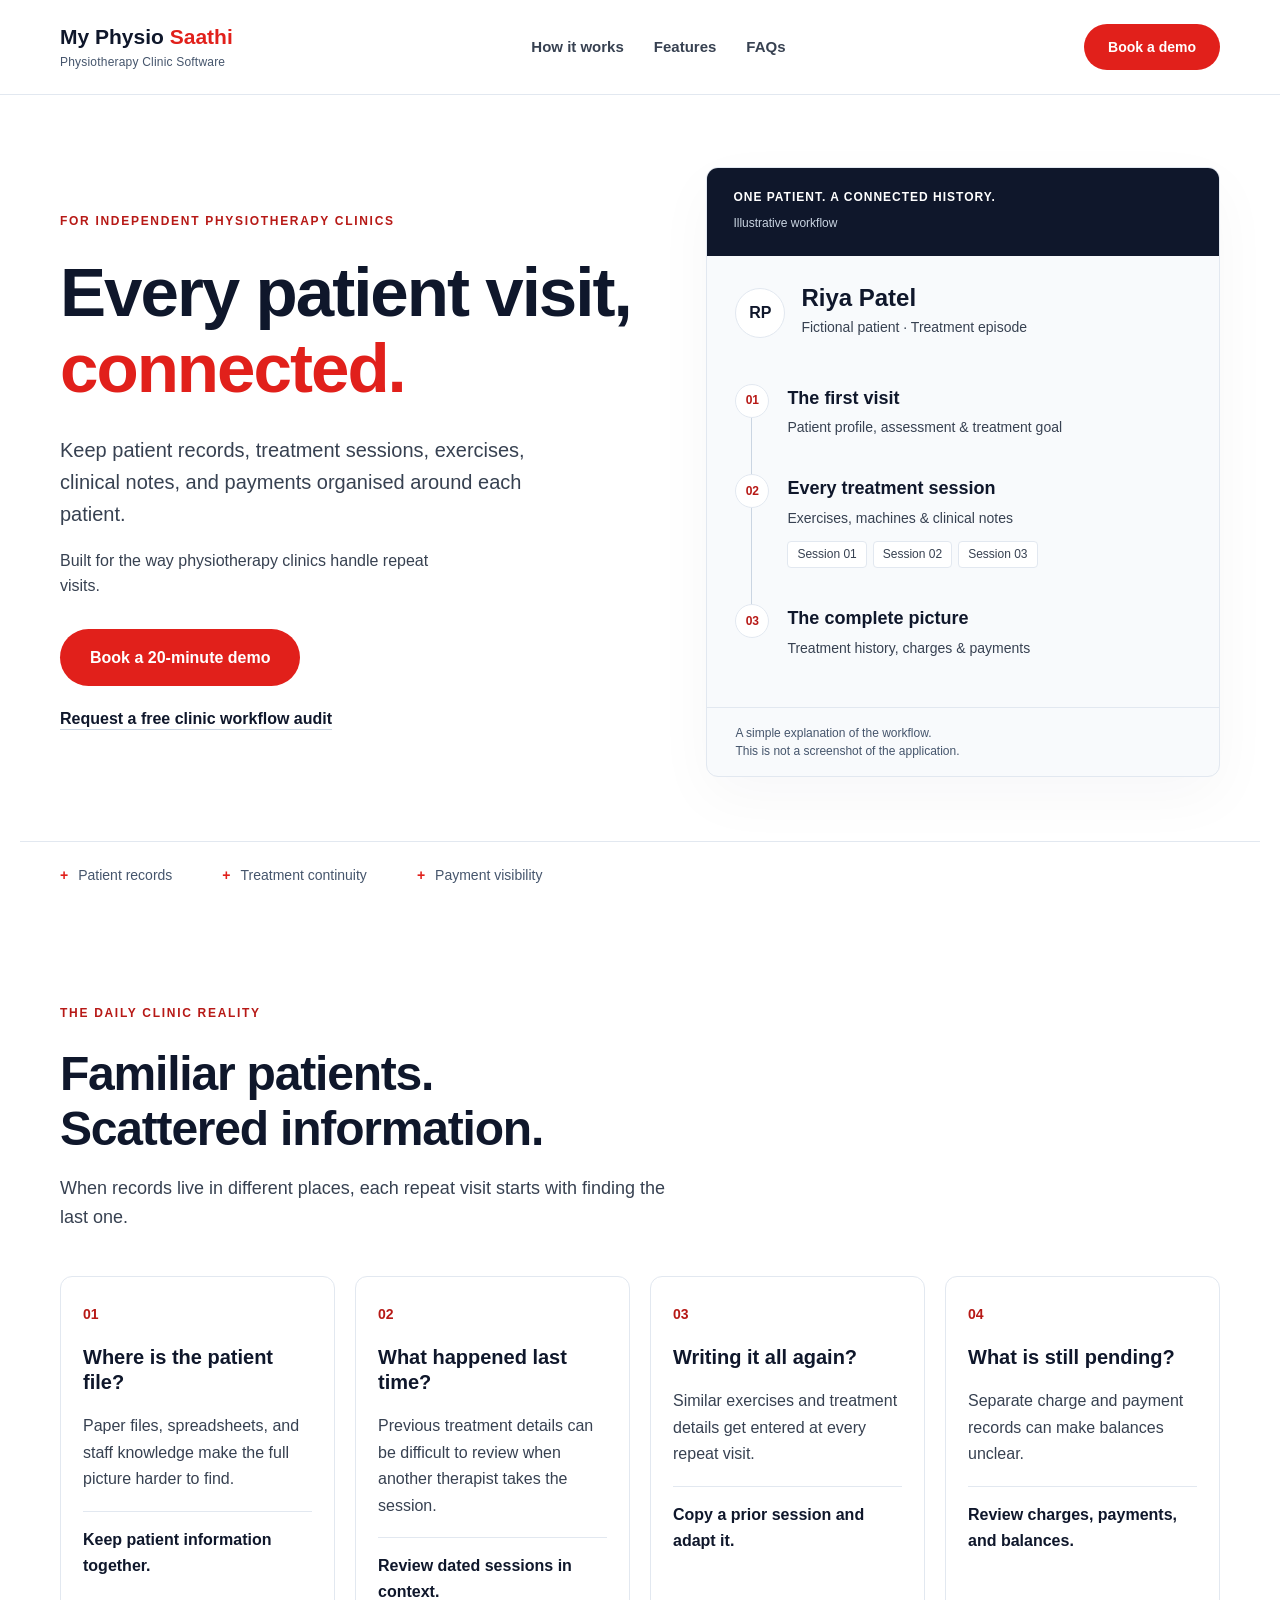
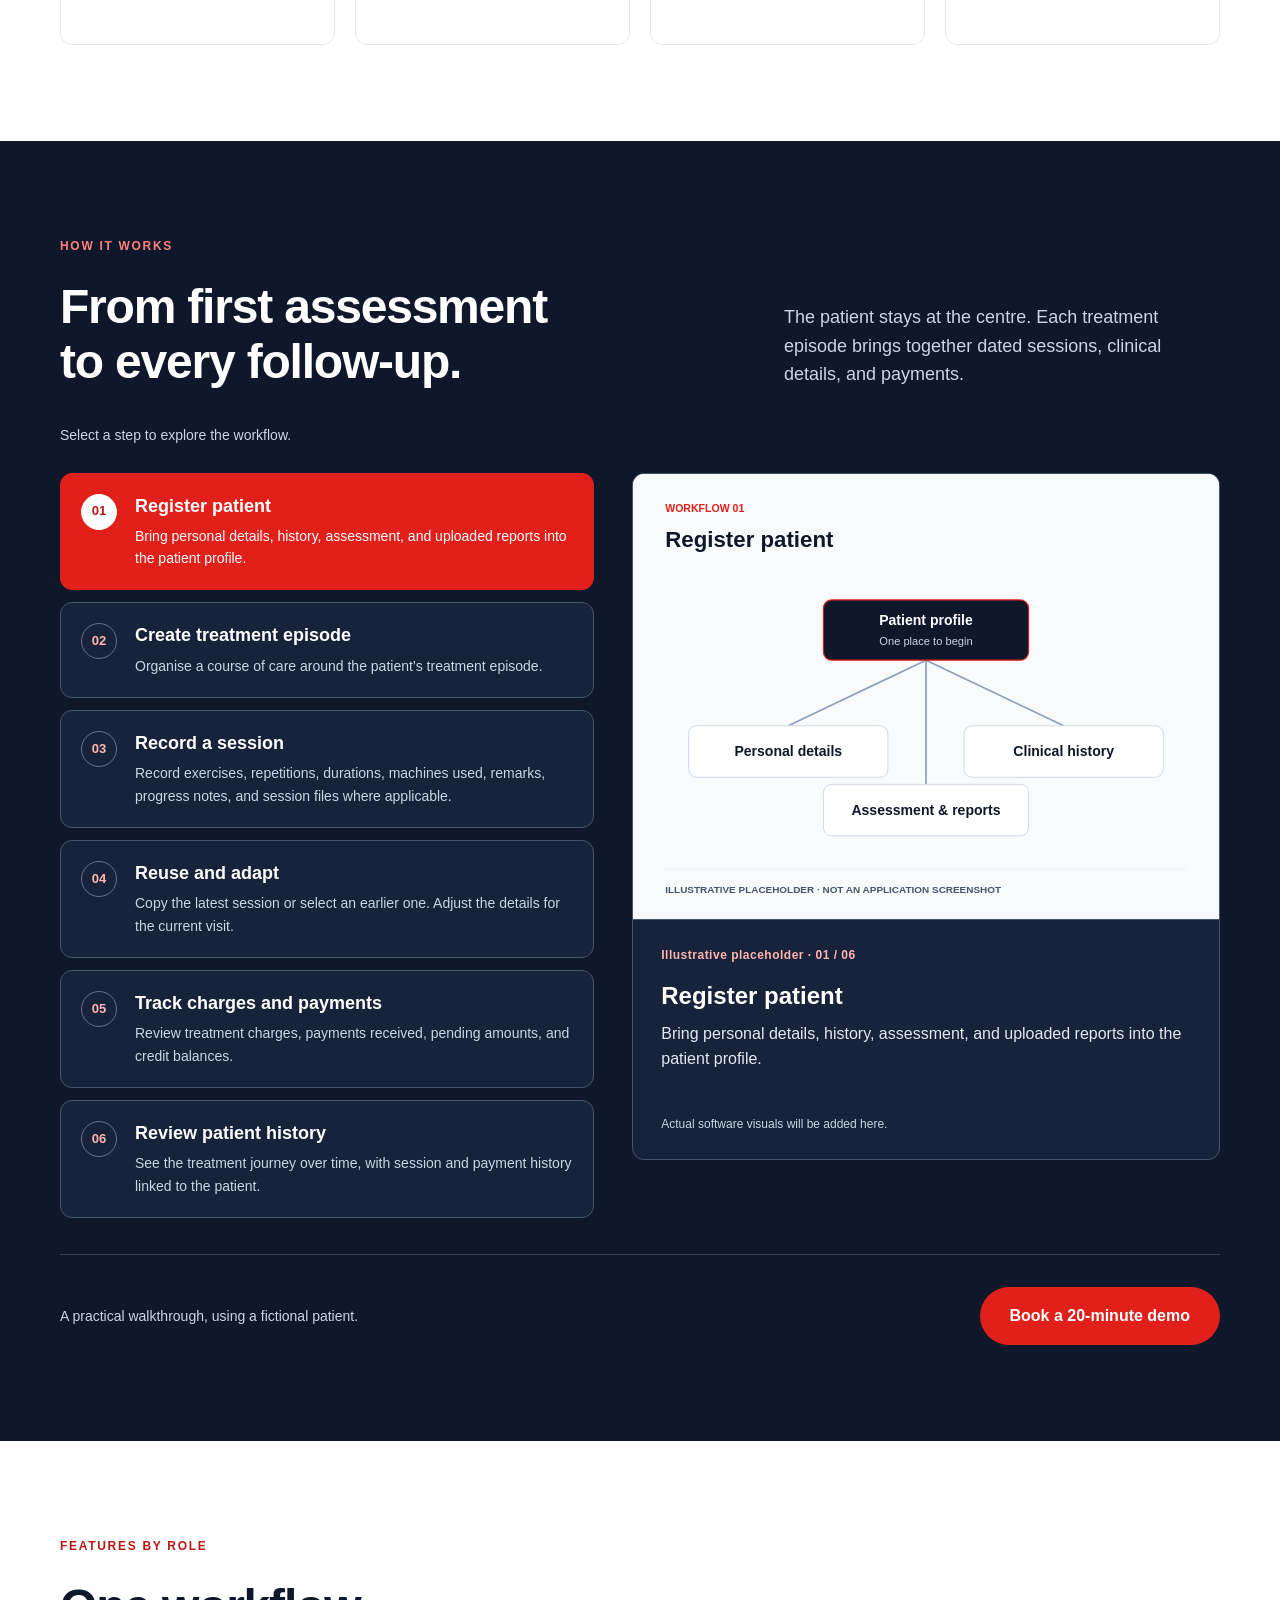
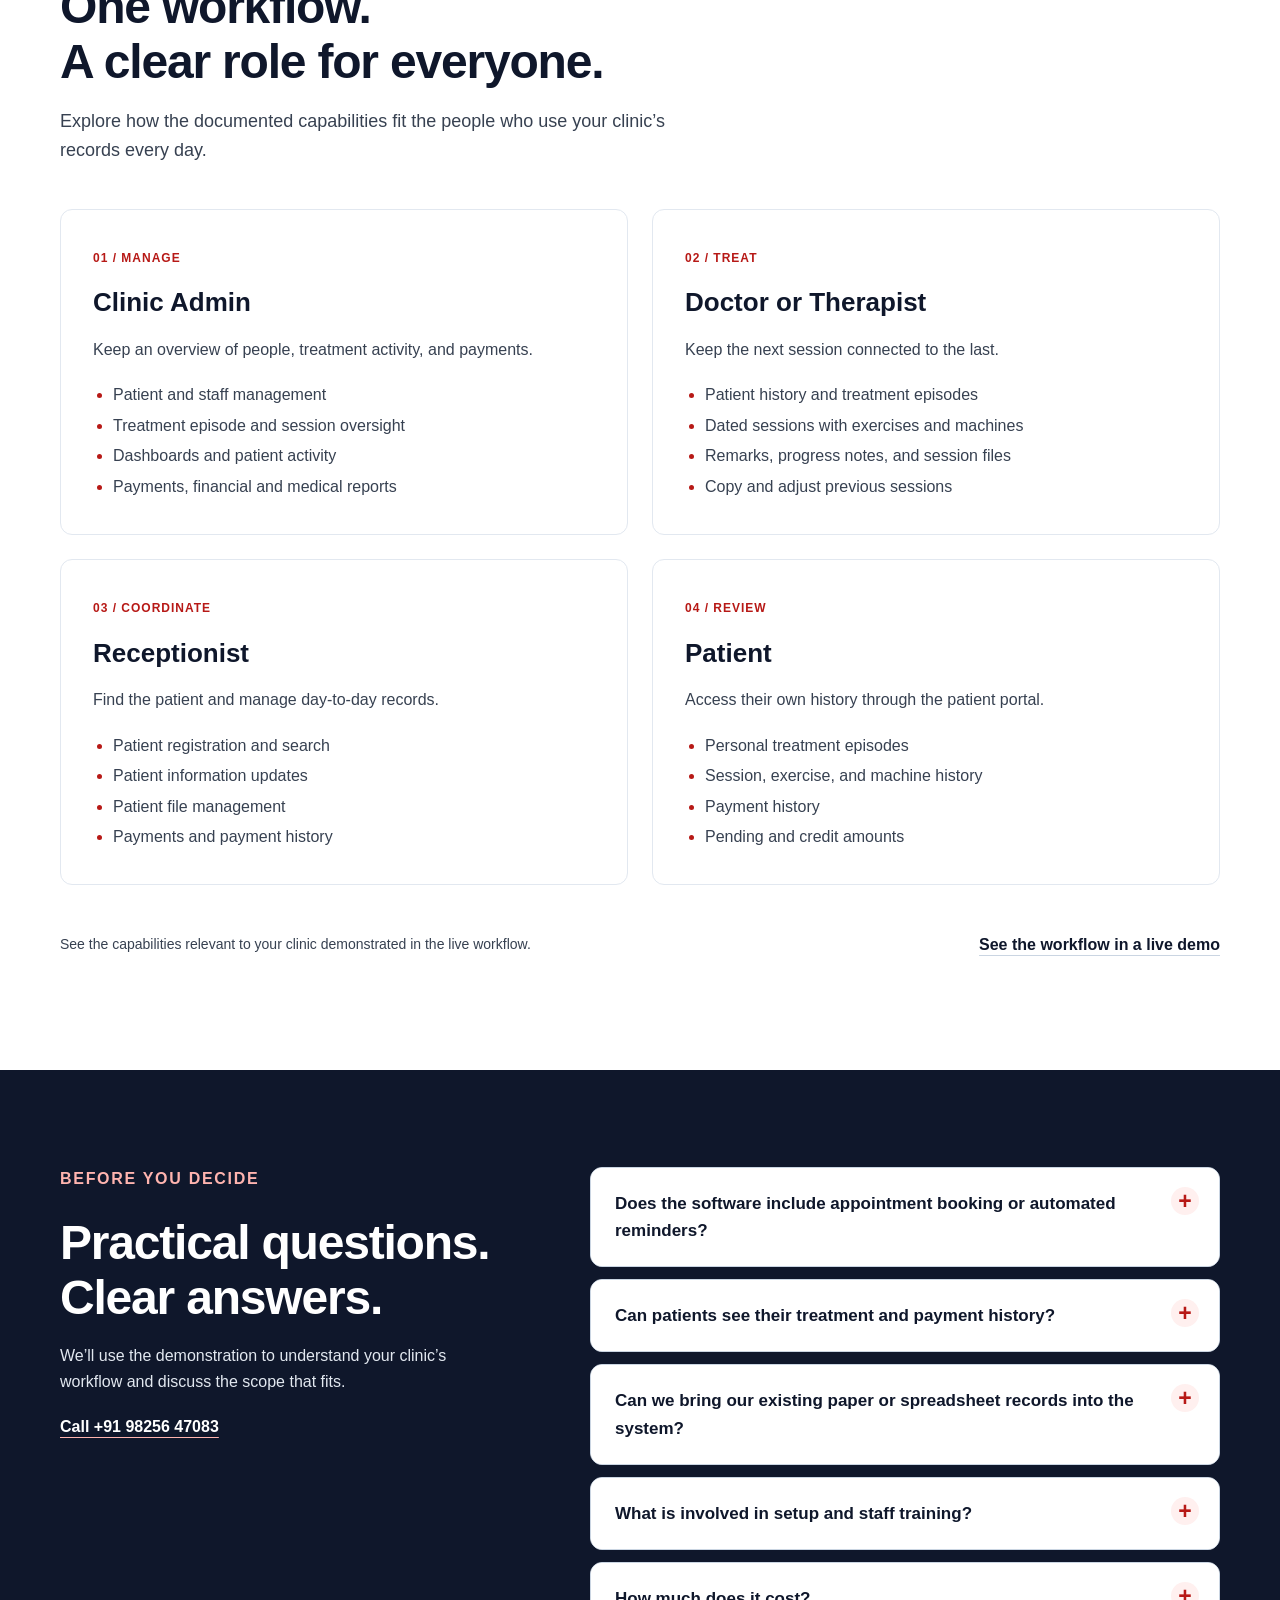
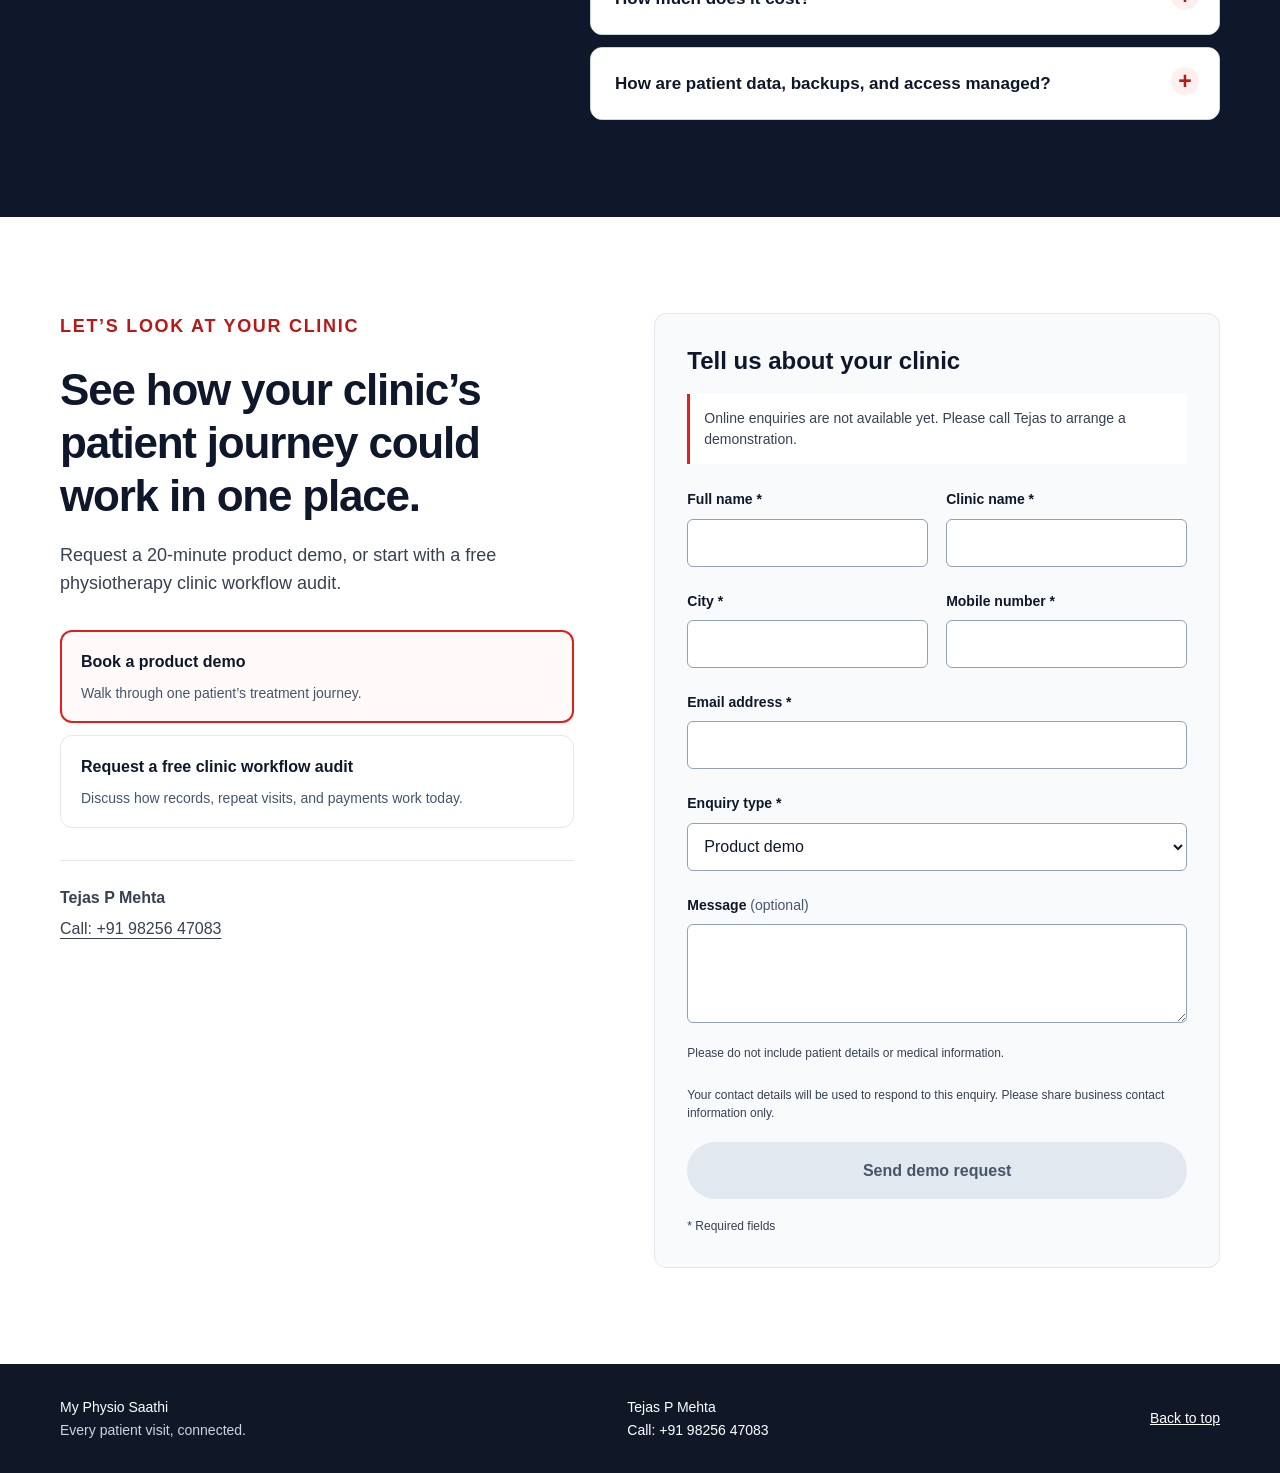
==== index.html @ c302dea4 "Add My Physio Saathi website and deployment instructions" ====
<!doctype html>
<html lang="en-IN"><head><meta charset="utf-8"><meta name="viewport" content="width=device-width,initial-scale=1"><title>My Physio Saathi | Every patient visit, connected</title><meta name="description" content="My Physio Saathi helps organise patient records, repeat treatment visits, exercises, clinical notes and payments. Request a 20-minute demo or a free clinic workflow audit."><meta name="theme-color" content="#0F172B"><meta property="og:type" content="website"><meta property="og:title" content="My Physio Saathi | Every patient visit, connected."><meta property="og:description" content="My Physio Saathi: physiotherapy clinic software for independent clinics. Patient records, treatment sessions, exercises and payments in one organised system."><link rel="canonical" href="https://www.myphysiosaathi.in/"><meta property="og:url" content="https://www.myphysiosaathi.in/"><meta property="og:image" content="https://www.myphysiosaathi.in/og.png"><meta property="og:image:width" content="1200"><meta property="og:image:height" content="630"><meta property="og:image:alt" content="Every patient visit, connected. Patient records, treatment sessions and payments."><meta name="twitter:title" content="My Physio Saathi | Every patient visit, connected."><meta name="twitter:description" content="My Physio Saathi: physiotherapy clinic software for independent clinics."><meta name="twitter:image" content="https://www.myphysiosaathi.in/og.png"><meta name="twitter:card" content="summary_large_image"><link rel="icon" type="image/svg+xml" href="data:image/svg+xml,%3Csvg xmlns='http://www.w3.org/2000/svg' viewBox='0 0 32 32'%3E%3Crect width='32' height='32' rx='6' fill='%230F172B'/%3E%3Cpath d='M8 16h16' stroke='%23E1201B' stroke-width='3'/%3E%3Ccircle cx='8' cy='16' r='4' fill='white'/%3E%3Ccircle cx='24' cy='16' r='4' fill='white'/%3E%3C/svg%3E"><link rel="stylesheet" href="styles.css"><script src="config.js" defer></script><script src="site.js" defer></script></head>
<body><a class="skip" href="#main">Skip to content</a><header><div class="container header-inner"><a class="brand" href="#opening">My Physio <span class="brand-saathi">Saathi</span><span class="brand-category">Physiotherapy Clinic Software</span></a><nav aria-label="Main navigation"><a href="#journey">How it works</a><a href="#features">Features</a><a href="#faq">FAQs</a></nav><a class="button small" href="#contact" data-enquiry="Product demo">Book a demo</a></div></header>
<main id="main">
<section id="opening" class="opening"><div class="container opening-grid"><div class="intro"><p class="eyebrow">For independent physiotherapy clinics</p><h1>Every patient visit,<br><span>connected.</span></h1><p class="lead">Keep patient records, treatment sessions, exercises, clinical notes, and payments organised around each patient.</p><p class="support">Built for the way physiotherapy clinics handle repeat visits.</p><a class="button" href="#contact" data-enquiry="Product demo">Book a 20-minute demo</a><a class="text-link audit-link" href="#contact" data-enquiry="Free clinic workflow audit">Request a free clinic workflow audit</a></div><figure class="patient-visual" aria-label="Illustrative connected patient journey"><div class="visual-top"><span class="label">ONE PATIENT. A CONNECTED HISTORY.</span><span class="illustrative">Illustrative workflow</span></div><div class="patient-title"><div class="initials" aria-hidden="true">RP</div><div><h2>Riya Patel</h2><p>Fictional patient · Treatment episode</p></div></div><ol class="mini-timeline"><li><div class="mini-number">01</div><div><h3>The first visit</h3><p>Patient profile, assessment &amp; treatment goal</p></div></li><li><div class="mini-number">02</div><div><h3>Every treatment session</h3><p>Exercises, machines &amp; clinical notes</p><div class="session-tags"><span>Session 01</span><span>Session 02</span><span>Session 03</span></div></div></li><li><div class="mini-number">03</div><div><h3>The complete picture</h3><p>Treatment history, charges &amp; payments</p></div></li></ol><figcaption>A simple explanation of the workflow.<br>This is not a screenshot of the application.</figcaption></figure></div><div class="container opening-bottom"><span>Patient records</span><span>Treatment continuity</span><span>Payment visibility</span></div></section>
<section id="problems" class="section"><div class="container"><div class="section-heading"><p class="eyebrow">The daily clinic reality</p><h2>Familiar patients.<br>Scattered information.</h2><p>When records live in different places, each repeat visit starts with finding the last one.</p></div><div class="problem-grid"><article><span class="index">01</span><h3>Where is the patient file?</h3><p>Paper files, spreadsheets, and staff knowledge make the full picture harder to find.</p><p class="outcome">Keep patient information together.</p></article><article><span class="index">02</span><h3>What happened last time?</h3><p>Previous treatment details can be difficult to review when another therapist takes the session.</p><p class="outcome">Review dated sessions in context.</p></article><article><span class="index">03</span><h3>Writing it all again?</h3><p>Similar exercises and treatment details get entered at every repeat visit.</p><p class="outcome">Copy a prior session and adapt it.</p></article><article><span class="index">04</span><h3>What is still pending?</h3><p>Separate charge and payment records can make balances unclear.</p><p class="outcome">Review charges, payments, and balances.</p></article></div></div></section>
<section id="journey" class="section dark"><div class="container"><div class="journey-heading"><div><p class="eyebrow">How it works</p><h2>From first assessment<br>to every follow-up.</h2></div><p>The patient stays at the centre. Each treatment episode brings together dated sessions, clinical details, and payments.</p></div><p class="journey-instruction">Select a step to explore the workflow.</p><div class="journey-explorer"><ol class="journey-steps" aria-label="Patient journey steps"><li><button type="button" class="journey-step active" data-journey="1" aria-pressed="true" aria-controls="journey-panel-1"><span class="journey-index">01</span><span class="journey-copy"><span class="journey-title" id="journey-title-1">Register patient</span><span class="journey-description">Bring personal details, history, assessment, and uploaded reports into the patient profile.</span></span></button></li><li><button type="button" class="journey-step" data-journey="2" aria-pressed="false" aria-controls="journey-panel-2"><span class="journey-index">02</span><span class="journey-copy"><span class="journey-title" id="journey-title-2">Create treatment episode</span><span class="journey-description">Organise a course of care around the patient’s treatment episode.</span></span></button></li><li><button type="button" class="journey-step" data-journey="3" aria-pressed="false" aria-controls="journey-panel-3"><span class="journey-index">03</span><span class="journey-copy"><span class="journey-title" id="journey-title-3">Record a session</span><span class="journey-description">Record exercises, repetitions, durations, machines used, remarks, progress notes, and session files where applicable.</span></span></button></li><li><button type="button" class="journey-step" data-journey="4" aria-pressed="false" aria-controls="journey-panel-4"><span class="journey-index">04</span><span class="journey-copy"><span class="journey-title" id="journey-title-4">Reuse and adapt</span><span class="journey-description">Copy the latest session or select an earlier one. Adjust the details for the current visit.</span></span></button></li><li><button type="button" class="journey-step" data-journey="5" aria-pressed="false" aria-controls="journey-panel-5"><span class="journey-index">05</span><span class="journey-copy"><span class="journey-title" id="journey-title-5">Track charges and payments</span><span class="journey-description">Review treatment charges, payments received, pending amounts, and credit balances.</span></span></button></li><li><button type="button" class="journey-step" data-journey="6" aria-pressed="false" aria-controls="journey-panel-6"><span class="journey-index">06</span><span class="journey-copy"><span class="journey-title" id="journey-title-6">Review patient history</span><span class="journey-description">See the treatment journey over time, with session and payment history linked to the patient.</span></span></button></li></ol><div class="journey-media" id="journey-media"><figure id="journey-panel-1" class="journey-panel" data-journey-panel="1" aria-labelledby="journey-title-1"><img src="assets/journey-01.svg" width="1000" height="760" alt="Illustrative placeholder for step 1: Register patient. This is not a software screenshot."><figcaption><span class="media-badge">Illustrative placeholder · 01 / 06</span><strong>Register patient</strong><p>Bring personal details, history, assessment, and uploaded reports into the patient profile.</p><span class="media-note">Actual software visuals will be added here.</span></figcaption></figure><figure id="journey-panel-2" class="journey-panel" data-journey-panel="2" aria-labelledby="journey-title-2" hidden><img src="assets/journey-02.svg" width="1000" height="760" alt="Illustrative placeholder for step 2: Create treatment episode. This is not a software screenshot."><figcaption><span class="media-badge">Illustrative placeholder · 02 / 06</span><strong>Create treatment episode</strong><p>Organise a course of care around the patient’s treatment episode.</p><span class="media-note">Actual software visuals will be added here.</span></figcaption></figure><figure id="journey-panel-3" class="journey-panel" data-journey-panel="3" aria-labelledby="journey-title-3" hidden><img src="assets/journey-03.svg" width="1000" height="760" alt="Illustrative placeholder for step 3: Record a session. This is not a software screenshot."><figcaption><span class="media-badge">Illustrative placeholder · 03 / 06</span><strong>Record a session</strong><p>Record exercises, repetitions, durations, machines used, remarks, progress notes, and session files where applicable.</p><span class="media-note">Actual software visuals will be added here.</span></figcaption></figure><figure id="journey-panel-4" class="journey-panel" data-journey-panel="4" aria-labelledby="journey-title-4" hidden><img src="assets/journey-04.svg" width="1000" height="760" alt="Illustrative placeholder for step 4: Reuse and adapt. This is not a software screenshot."><figcaption><span class="media-badge">Illustrative placeholder · 04 / 06</span><strong>Reuse and adapt</strong><p>Copy the latest session or select an earlier one. Adjust the details for the current visit.</p><span class="media-note">Actual software visuals will be added here.</span></figcaption></figure><figure id="journey-panel-5" class="journey-panel" data-journey-panel="5" aria-labelledby="journey-title-5" hidden><img src="assets/journey-05.svg" width="1000" height="760" alt="Illustrative placeholder for step 5: Track charges and payments. This is not a software screenshot."><figcaption><span class="media-badge">Illustrative placeholder · 05 / 06</span><strong>Track charges and payments</strong><p>Review treatment charges, payments received, pending amounts, and credit balances.</p><span class="media-note">Actual software visuals will be added here.</span></figcaption></figure><figure id="journey-panel-6" class="journey-panel" data-journey-panel="6" aria-labelledby="journey-title-6" hidden><img src="assets/journey-06.svg" width="1000" height="760" alt="Illustrative placeholder for step 6: Review patient history. This is not a software screenshot."><figcaption><span class="media-badge">Illustrative placeholder · 06 / 06</span><strong>Review patient history</strong><p>See the treatment journey over time, with session and payment history linked to the patient.</p><span class="media-note">Actual software visuals will be added here.</span></figcaption></figure></div></div><div class="journey-footer"><span>A practical walkthrough, using a fictional patient.</span><a class="button" href="#contact" data-enquiry="Product demo">Book a 20-minute demo</a></div></div></section>
<section id="features" class="section"><div class="container"><div class="section-heading"><p class="eyebrow">Features by role</p><h2>One workflow.<br>A clear role for everyone.</h2><p>Explore how the documented capabilities fit the people who use your clinic’s records every day.</p></div><div class="role-grid"><article class="role-card"><span class="role-number">01 / MANAGE</span><h3>Clinic Admin</h3><p>Keep an overview of people, treatment activity, and payments.</p><ul><li>Patient and staff management</li><li>Treatment episode and session oversight</li><li>Dashboards and patient activity</li><li>Payments, financial and medical reports</li></ul></article><article class="role-card"><span class="role-number">02 / TREAT</span><h3>Doctor or Therapist</h3><p>Keep the next session connected to the last.</p><ul><li>Patient history and treatment episodes</li><li>Dated sessions with exercises and machines</li><li>Remarks, progress notes, and session files</li><li>Copy and adjust previous sessions</li></ul></article><article class="role-card"><span class="role-number">03 / COORDINATE</span><h3>Receptionist</h3><p>Find the patient and manage day-to-day records.</p><ul><li>Patient registration and search</li><li>Patient information updates</li><li>Patient file management</li><li>Payments and payment history</li></ul></article><article class="role-card"><span class="role-number">04 / REVIEW</span><h3>Patient</h3><p>Access their own history through the patient portal.</p><ul><li>Personal treatment episodes</li><li>Session, exercise, and machine history</li><li>Payment history</li><li>Pending and credit amounts</li></ul></article></div><div class="feature-footer"><p>See the capabilities relevant to your clinic demonstrated in the live workflow.</p><a class="text-link" href="#contact" data-enquiry="Product demo">See the workflow in a live demo</a></div></div></section>
<section id="faq" class="section faq-section"><div class="container faq-grid"><div><p class="eyebrow">Before you decide</p><h2>Practical questions.<br>Clear answers.</h2><p>We’ll use the demonstration to understand your clinic’s workflow and discuss the scope that fits.</p><a class="text-link" href="tel:+919825647083">Call +91 98256 47083</a></div><div class="faq-list"><details name="physio-faq"><summary>Does the software include appointment booking or automated reminders?</summary><p>No. Appointment booking and automated reminders are not current features. The current workflow focuses on patient records, treatment sessions, exercises, clinical notes, and payments.</p></details><details name="physio-faq"><summary>Can patients see their treatment and payment history?</summary><p>Yes. The documented patient portal lets patients view their own treatment episodes, session details, and payment history. It is intended for access to their own records, not other patients’ records. Access arrangements will be reviewed before a live rollout.</p></details><details name="physio-faq"><summary>Can we bring our existing paper or spreadsheet records into the system?</summary><p>Migration scope must be reviewed during the demonstration. We’ll discuss your existing records and agree what can be brought across and how. Automatic migration is not promised.</p></details><details name="physio-faq"><summary>What is involved in setup and staff training?</summary><p>The setup and training process will be discussed based on your clinic’s workflow, staff roles, and agreed scope. Timing, responsibilities, and costs will be confirmed before you proceed.</p></details><details name="physio-faq"><summary>How much does it cost?</summary><p>Pricing depends on the agreed setup, hosting, onboarding, and support scope. Request a demo and quote so you can review the complete cost for your clinic.</p></details><details name="physio-faq"><summary>How are patient data, backups, and access managed?</summary><p>Patient-data handling, hosting, backups, recovery, and access responsibilities will be explained and agreed before a live clinic rollout. We do not make blanket security or compliance promises.</p></details></div></div></section>
<section id="contact" class="section contact-section"><div class="container contact-grid"><div><p class="eyebrow">Let’s look at your clinic</p><h2>See how your clinic’s patient journey could work in one place.</h2><p>Request a 20-minute product demo, or start with a free physiotherapy clinic workflow audit.</p><div class="contact-options"><button type="button" class="option selected" data-type="Product demo" aria-pressed="true"><strong>Book a product demo</strong><span>Walk through one patient’s treatment journey.</span></button><button type="button" class="option" data-type="Free clinic workflow audit" aria-pressed="false"><strong>Request a free clinic workflow audit</strong><span>Discuss how records, repeat visits, and payments work today.</span></button></div><div class="direct-contact"><strong>Tejas P Mehta</strong><a href="tel:+919825647083">Call: +91 98256 47083</a></div></div><div class="form-panel"><form id="enquiry-form" novalidate><h3>Tell us about your clinic</h3><p class="form-note" id="availability" role="status">Share your clinic’s contact details. Tejas will contact you to arrange the next step.</p><div id="form-error" class="form-error" role="alert" hidden></div><div class="form-grid"><div class="field"><label for="full-name">Full name <span aria-hidden="true">*</span></label><input id="full-name" name="fullName" autocomplete="name" required maxlength="100"><span class="field-error" id="full-name-error"></span></div><div class="field"><label for="clinic-name">Clinic name <span aria-hidden="true">*</span></label><input id="clinic-name" name="clinicName" autocomplete="organization" required maxlength="150"><span class="field-error" id="clinic-name-error"></span></div><div class="field"><label for="city">City <span aria-hidden="true">*</span></label><input id="city" name="city" autocomplete="address-level2" required maxlength="100"><span class="field-error" id="city-error"></span></div><div class="field"><label for="mobile">Mobile number <span aria-hidden="true">*</span></label><input id="mobile" name="mobile" type="tel" inputmode="tel" autocomplete="tel" required maxlength="20"><span class="field-error" id="mobile-error"></span></div><div class="field wide"><label for="email">Email address <span aria-hidden="true">*</span></label><input id="email" name="email" type="email" autocomplete="email" maxlength="254" required><span class="field-error" id="email-error"></span></div><div class="field wide"><label for="enquiry-type">Enquiry type <span aria-hidden="true">*</span></label><select id="enquiry-type" name="enquiryType" required aria-describedby="enquiry-type-error"><option>Product demo</option><option>Free clinic workflow audit</option></select><span class="field-error" id="enquiry-type-error"></span></div><div class="field wide"><label for="message">Message <span class="optional">(optional)</span></label><textarea id="message" name="message" rows="3" maxlength="5000" aria-describedby="message-help message-error"></textarea><span class="field-error" id="message-error"></span><small id="message-help">Please do not include patient details or medical information.</small></div></div><div class="honeypot" aria-hidden="true"><label for="website">Leave this field empty</label><input id="website" name="website" tabindex="-1" autocomplete="off"></div><p class="privacy">Your contact details will be used to respond to this enquiry. Please share business contact information only.</p><button class="button submit-button" id="submit-button" type="submit" disabled>Send demo request</button><p class="required-note">* Required fields</p></form><div id="success" class="success" role="status" tabindex="-1" hidden><span class="eyebrow">Enquiry received</span><h3>Thank you for getting in touch.</h3><p id="success-message">Your request has been sent. Tejas will contact you using the details you provided.</p><button class="text-link" id="new-enquiry" type="button">Send another enquiry</button></div></div></div></section>
</main><footer><div class="container footer-inner"><p>My Physio Saathi<br><span>Every patient visit, connected.</span></p><p>Tejas P Mehta<br><a href="tel:+919825647083">Call: +91 98256 47083</a></p><a href="#opening">Back to top</a></div></footer></body></html>
---- styles.css ----
:root{--navy:#0f172b;--ink:#020618;--red:#e1201b;--deep-red:#b71916;--body:#374151;--muted:#45556c;--border:#e2e8f0;--pale:#f8fafc}*{box-sizing:border-box}html{scroll-behavior:smooth;scroll-padding-top:110px}body{margin:0;font:18px/1.6 Arial,"Helvetica Neue",Helvetica,sans-serif;color:var(--body);background:white}a{color:inherit;text-decoration:none}button,input,textarea,select{font:inherit}button,a,input,textarea,select,summary{-webkit-tap-highlight-color:transparent}a:focus-visible,button:focus-visible,summary:focus-visible{outline:3px solid var(--red);outline-offset:5px}input:focus-visible,textarea:focus-visible,select:focus-visible{outline:3px solid var(--navy);outline-offset:2px}.container{max-width:1240px;margin:auto;padding:0 40px}.skip{position:fixed;top:-100px;background:var(--navy);color:white;z-index:100;padding:12px}.skip:focus{top:10px}header{border-bottom:1px solid var(--border);background:#fff;position:sticky;top:0;z-index:10}.header-inner{min-height:94px;display:flex;align-items:center;justify-content:space-between;gap:24px}.brand{font-size:18px;line-height:1.15;font-weight:700;color:var(--navy)}.brand span{font-size:14px;font-weight:400;color:var(--muted)}nav{display:flex;gap:30px;font-size:15px;font-weight:600}nav a:hover{color:var(--red)}.button{display:inline-flex;align-items:center;justify-content:center;border:0;min-height:56px;padding:16px 30px;border-radius:100px;background:var(--red);color:white;font-size:16px;font-weight:700;cursor:pointer;transition:background .2s,transform .2s}.button:hover{background:var(--deep-red);transform:translateY(-2px)}.button.small{min-height:46px;padding:12px 24px;font-size:14px}.button:disabled{background:#e2e8f0;color:#45556c;cursor:not-allowed;transform:none}.eyebrow{margin:0 0 24px;font-weight:700;font-size:12px;line-height:1.5;letter-spacing:1.7px;text-transform:uppercase;color:var(--deep-red)}h1,h2,h3{color:var(--navy);margin:0;font-weight:700}h1{font-size:clamp(48px,5.4vw,72px);line-height:1.1;letter-spacing:-2px;margin:0 0 28px}h1 span{color:var(--red)}h2{font-size:clamp(34px,4vw,48px);line-height:1.15;letter-spacing:-1.2px}h3{font-size:22px;line-height:1.25}p{margin:18px 0}.opening{padding:72px 0 0}.opening-grid{display:grid;grid-template-columns:1.13fr 1fr;gap:66px;align-items:center}.intro{animation:appear .55s ease-out}.lead{font-size:20px;line-height:1.6;max-width:530px}.support{font-size:16px;max-width:380px;margin:18px 0 30px}.text-link{font-size:16px;font-weight:700;text-decoration:underline;text-underline-offset:5px;text-decoration-color:#cad5e2;color:var(--navy);background:none;border:0;padding:0;cursor:pointer}.text-link:hover{color:var(--deep-red);text-decoration-color:var(--red)}.audit-link{display:block;margin-top:20px}.patient-visual{margin:0;border:1px solid var(--border);border-radius:12px;overflow:hidden;background:var(--pale);box-shadow:0 20px 60px #0f172b09}.visual-top{padding:20px 26px;background:var(--navy);color:white}.label{display:block;font-size:12px;font-weight:700;letter-spacing:1px}.illustrative{font-size:12px;color:#cad5e2}.patient-title{display:flex;gap:16px;align-items:center;padding:28px 28px 16px}.patient-title h2{font-size:24px;letter-spacing:0}.patient-title p{font-size:14px;margin:4px 0}.initials{background:white;border:1px solid var(--border);border-radius:50%;height:50px;width:50px;display:grid;place-items:center;color:var(--navy);font-size:16px;font-weight:700}.mini-timeline{list-style:none;padding:0 28px;margin:12px 0 26px}.mini-timeline li{display:flex;position:relative;gap:18px;padding:14px 0 22px}.mini-timeline li:not(:last-child):before{content:"";position:absolute;left:16px;top:42px;height:calc(100% - 24px);width:1px;background:#cad5e2}.mini-number{flex-shrink:0;background:white;border:1px solid var(--border);border-radius:50%;width:34px;height:34px;display:grid;place-items:center;font-size:12px;font-weight:700;color:var(--deep-red);z-index:1}.mini-timeline h3{font-size:18px;margin:3px 0}.mini-timeline p{font-size:14px;line-height:1.5;margin:8px 0 0}.session-tags{display:flex;gap:6px;flex-wrap:wrap;margin-top:12px}.session-tags span{background:white;border:1px solid var(--border);font-size:12px;padding:3px 9px;border-radius:4px}figcaption{font-size:12px;padding:16px 28px;border-top:1px solid var(--border);line-height:1.5;color:var(--muted)}.opening-bottom{margin-top:64px;border-top:1px solid var(--border);padding-top:22px;padding-bottom:22px;display:flex;gap:50px;font-size:14px;color:var(--muted)}.opening-bottom span:before{content:"+";color:var(--red);font-weight:bold;margin-right:10px}.section{padding:96px 0}.section-heading{max-width:720px;margin-bottom:44px}.section-heading p:last-child{max-width:620px;margin-bottom:0}.problem-grid{display:grid;grid-template-columns:repeat(4,1fr);gap:30px}.problem-grid article{border-top:1px solid var(--border);padding-top:22px}.index{font-size:14px;font-weight:700;color:var(--deep-red);display:block;margin-bottom:24px}.problem-grid h3{font-size:20px}.problem-grid p{font-size:16px;line-height:1.65}.outcome{padding-top:15px;border-top:1px solid var(--border);font-weight:700;color:var(--navy)}.dark{background:var(--navy);color:#cad5e2}.dark h2,.dark h3{color:white}.dark .eyebrow{color:#ff807a}.journey-heading{display:grid;grid-template-columns:1.5fr 1fr;gap:70px;align-items:end;margin-bottom:55px}.journey-heading>p{font-size:18px;max-width:400px;margin-bottom:0}.journey-grid{display:grid;grid-template-columns:repeat(3,1fr);gap:40px 45px;padding:0;list-style:none;margin:0}.journey-grid li{border-top:1px solid #374151;padding-top:22px;position:relative}.step{display:block;color:#ff807a;font-size:14px;font-weight:700;margin-bottom:18px}.journey-grid h3{font-size:22px}.journey-grid p{font-size:16px;margin:12px 0}.journey-footer{display:flex;justify-content:space-between;align-items:center;gap:24px;margin-top:36px;padding-top:32px;border-top:1px solid #374151}.journey-footer span{font-size:14px}.role-grid{display:grid;grid-template-columns:repeat(2,1fr);gap:24px}.role-card{border:1px solid var(--border);border-radius:12px;padding:32px;transition:border-color .2s,transform .2s}.role-card:hover{border-color:#90a1b9;transform:translateY(-2px)}.role-number{font-size:12px;color:var(--deep-red);font-weight:700;letter-spacing:1px}.role-card h3{margin-top:16px;font-size:26px}.role-card p{font-size:16px}.role-card ul{font-size:16px;padding-left:20px;line-height:1.9;margin-bottom:0}.role-card li::marker{color:var(--deep-red)}.feature-footer{display:flex;justify-content:space-between;align-items:center;gap:30px;padding-top:30px}.feature-footer p{font-size:14px;max-width:520px}.faq-section{background:var(--pale)}.faq-grid{display:grid;grid-template-columns:1fr 1.4fr;gap:80px}.faq-grid>div>p{font-size:16px}.faq-list details{border-bottom:1px solid #cad5e2}.faq-list details:first-child{border-top:1px solid #cad5e2}.faq-list summary{list-style:none;padding:23px 35px 23px 0;font-size:17px;font-weight:700;color:var(--navy);cursor:pointer;position:relative}.faq-list summary::-webkit-details-marker{display:none}.faq-list summary:after{content:"+";position:absolute;right:5px;top:20px;font-size:24px;color:var(--deep-red)}.faq-list details[open] summary:after{content:"−"}.faq-list details p{font-size:16px;padding-right:24px;margin-top:0;margin-bottom:24px}.contact-grid{display:grid;grid-template-columns:1fr 1.1fr;gap:80px}.contact-grid h2{font-size:44px;line-height:1.2}.contact-grid>div>p{font-size:18px}.contact-options{display:grid;gap:12px;margin:32px 0}.option{background:white;text-align:left;border:1px solid var(--border);border-radius:12px;padding:18px 20px;cursor:pointer;color:var(--navy)}.option strong{font-size:16px;display:block}.option span{display:block;font-size:14px;margin-top:7px;color:var(--muted)}.option.selected{border:2px solid var(--red);padding:17px 19px;background:#fffafa}.direct-contact{border-top:1px solid var(--border);padding-top:24px;font-size:16px}.direct-contact strong,.direct-contact a{display:block}.direct-contact a{text-decoration:underline;text-underline-offset:4px;margin-top:5px}.form-panel{padding:32px;border:1px solid var(--border);border-radius:12px;background:var(--pale)}.form-panel h3{font-size:24px}.form-note{font-size:14px;line-height:1.5;background:white;border-left:3px solid var(--red);padding:14px;margin-bottom:24px}.form-grid{display:grid;grid-template-columns:1fr 1fr;gap:18px}.field.wide{grid-column:1/-1}.field label{display:block;font-size:14px;font-weight:700;margin-bottom:8px;color:var(--navy)}.optional{font-weight:400;color:var(--muted)}input,select,textarea{width:100%;border:1px solid #90a1b9;border-radius:6px;background:white;min-height:48px;padding:10px 12px;font-size:16px;color:var(--navy)}textarea{resize:vertical}input[aria-invalid=true]{border-color:var(--red)}small,.privacy,.required-note{font-size:12px;line-height:1.5}.privacy{margin:20px 0}.field-error{font-size:12px;color:var(--deep-red);display:block;line-height:1.4;margin-top:5px}.submit-button{width:100%}.required-note{margin-bottom:0}.honeypot{position:absolute;width:1px;height:1px;overflow:hidden;clip-path:inset(50%)}.form-error{background:#fff0ef;border:1px solid var(--red);padding:12px;font-size:14px;margin:15px 0}.success{padding:32px 0}.success h3{font-size:32px}.success p{font-size:18px}footer{background:#101828;color:white;padding:32px 0}.footer-inner{display:flex;justify-content:space-between;align-items:center;gap:30px;font-size:14px}.footer-inner p{margin:0}.footer-inner span{color:#cad5e2}.footer-inner>a{text-decoration:underline}[hidden]{display:none!important}.reveal-ready{opacity:0;transform:translateY(12px);transition:opacity .45s,transform .45s}.reveal-ready.visible{opacity:1;transform:none}@keyframes appear{from{opacity:.65;transform:translateY(10px)}to{opacity:1;transform:none}}@media(max-width:1000px){.container{padding:0 28px}.opening-grid{gap:30px}h1{font-size:54px}.problem-grid{grid-template-columns:repeat(2,1fr)}.faq-grid,.contact-grid{gap:40px}.contact-grid h2{font-size:36px}.journey-heading{gap:30px}.section{padding:76px 0}.form-panel{padding:24px}}@media(max-width:700px){.container{padding:0 22px}html{scroll-padding-top:90px}.header-inner{min-height:80px;gap:12px}.brand{font-size:16px}.brand span{font-size:13px}nav{display:none}.button.small{font-size:14px;padding:11px 19px}.opening{padding-top:44px}.opening-grid{grid-template-columns:1fr;gap:38px}h1{font-size:clamp(44px,10vw,64px);letter-spacing:-1.4px}h2{font-size:36px}.lead{font-size:18px}.intro .eyebrow{font-size:11px;letter-spacing:1.2px}.opening-bottom{gap:12px;justify-content:space-between;margin-top:36px;font-size:12px;flex-wrap:wrap}.opening-bottom span:before{margin-right:5px}.section{padding:64px 0}.section-heading{margin-bottom:32px}.problem-grid{gap:24px}.problem-grid h3{font-size:20px}.problem-grid p{font-size:16px}.journey-heading,.faq-grid,.contact-grid{grid-template-columns:1fr;gap:32px}.journey-heading{margin-bottom:35px}.journey-grid{grid-template-columns:1fr;gap:0;border-left:1px solid #45556c;margin-left:15px;padding-left:26px}.journey-grid li{border-top:0;padding:0 0 30px}.journey-grid li:before{content:"";width:9px;height:9px;background:#ff807a;position:absolute;top:7px;left:-31px;border-radius:50%;outline:5px solid var(--navy)}.step{margin-bottom:8px}.journey-footer{flex-direction:column;align-items:flex-start}.role-grid{grid-template-columns:1fr;gap:16px}.role-card{padding:26px}.feature-footer{flex-direction:column;align-items:flex-start;gap:6px}.faq-list summary{font-size:16px}.contact-grid h2{font-size:36px}.form-panel{padding:24px 20px}.form-grid{gap:16px}.footer-inner{align-items:flex-start;flex-wrap:wrap;gap:24px}.footer-inner p{font-size:14px}}@media(max-width:380px){.container{padding:0 16px}.problem-grid,.form-grid{grid-template-columns:1fr}.field.wide{grid-column:auto}.brand{font-size:14px}.brand span{font-size:12px}.button.small{padding:10px 16px}.opening-bottom{font-size:12px}.patient-title{padding:22px 20px 14px}.mini-timeline{padding:0 20px}}@media(prefers-reduced-motion:reduce){html{scroll-behavior:auto}*,*:before,*:after{animation:none!important;transition:none!important}.reveal-ready{opacity:1;transform:none}}

/* My Physio Saathi refinement: card feedback, interactive journey, stronger FAQs. */
.brand{font-size:21px;white-space:nowrap}.brand .brand-saathi{font-size:inherit;font-weight:700;color:var(--red)}.brand .brand-category{display:block;font-size:12px;font-weight:400;color:var(--muted);margin-top:7px;letter-spacing:.2px}
.problem-grid article{padding:26px 22px 20px;border:1px solid var(--border);border-radius:12px;background:white;transition:transform .22s ease,box-shadow .22s ease,border-color .22s ease}.problem-grid{gap:20px}.problem-grid .index{margin-bottom:20px}.role-card{transition:transform .22s ease,box-shadow .22s ease,border-color .22s ease,background .22s ease}.role-card:focus-within{border-color:var(--red);background:#fffafa}.option{transition:transform .22s ease,box-shadow .22s ease,border-color .22s ease}.patient-visual{transition:transform .3s ease,box-shadow .3s ease}.mini-timeline li{border-radius:8px;transition:background .2s ease,padding-left .2s ease}
.journey-instruction{font-size:14px;color:#cad5e2;margin:-20px 0 26px}.journey-explorer{display:grid;grid-template-columns:1fr 1.1fr;gap:38px;align-items:start}.journey-steps{list-style:none;display:grid;gap:12px;margin:0;padding:0}.journey-step{width:100%;display:flex;gap:18px;align-items:flex-start;text-align:left;padding:20px;border:1px solid #45556c;border-radius:12px;color:#cad5e2;background:#17233b;cursor:pointer;transition:background .22s,border-color .22s,transform .22s,box-shadow .22s}.journey-index{display:grid;place-items:center;flex-shrink:0;width:36px;height:36px;border:1px solid #62748e;border-radius:50%;color:#ffb4af;font-size:13px;font-weight:700;transition:background .22s,color .22s}.journey-copy{display:block}.journey-title{display:block;font-size:18px;font-weight:700;line-height:1.4;color:white}.journey-description{display:block;font-size:14px;line-height:1.6;margin-top:6px}.journey-step.active{border-color:#ff807a;background:#26354f;box-shadow:inset 4px 0 0 #ff807a}.journey-step.active .journey-index{background:var(--red);color:white;border-color:var(--red)}.journey-step:focus-visible{outline:3px solid #ffb4af;outline-offset:3px}.journey-media{position:sticky;top:124px;border:1px solid #45556c;border-radius:12px;overflow:hidden;background:#17233b}.journey-panel{margin:0;animation:media-appear .25s ease-out}.journey-panel img{display:block;width:100%;height:auto;aspect-ratio:1000/760;background:var(--pale)}.journey-panel figcaption{padding:26px 28px;border-top:1px solid #45556c;color:#e2e8f0}.journey-panel figcaption strong{display:block;color:white;font-size:24px;line-height:1.3;margin:16px 0 10px}.journey-panel figcaption p{font-size:16px;line-height:1.6;min-height:78px;margin:0 0 16px}.media-badge{font-size:12px;font-weight:700;color:#ffb4af;letter-spacing:.5px}.media-note{font-size:12px;color:#cad5e2;display:block}
.faq-section{background:#edf2f9;border-top:1px solid #d5dfee;border-bottom:1px solid #d5dfee}.faq-section .eyebrow{color:var(--deep-red)}.faq-list{display:grid;gap:12px}.faq-list details{background:white;border:1px solid #cad5e2;border-radius:12px;overflow:hidden;transition:box-shadow .22s,border-color .22s,transform .22s}.faq-list details:first-child{border-top:1px solid #cad5e2}.faq-list summary{padding:22px 60px 22px 24px;transition:background .2s,color .2s}.faq-list summary:after{right:20px;top:19px;width:28px;height:28px;line-height:28px;text-align:center;border-radius:50%;background:#fff0ef;color:var(--deep-red);font-size:23px}.faq-list details[open]{border-color:var(--navy);box-shadow:0 8px 24px #0f172b0c}.faq-list details[open] summary{background:var(--navy);color:white}.faq-list details[open] summary:after{background:var(--red);color:white}.faq-list details p{padding:20px 24px 24px;margin:0;color:var(--body)}.faq-list summary:focus-visible{outline-offset:-5px}
@keyframes media-appear{from{opacity:.55;transform:translateY(5px)}to{opacity:1;transform:none}}
@media(hover:hover) and (pointer:fine){.problem-grid article:hover,.role-card:hover{transform:translateY(-6px);border-color:var(--red);box-shadow:0 14px 30px #0f172b0d}.role-card:hover{background:#fffafa}.option:hover{transform:translateY(-3px);border-color:var(--red);box-shadow:0 8px 20px #0f172b0c}.patient-visual:hover{transform:translateY(-4px);box-shadow:0 24px 60px #0f172b14}.mini-timeline li:hover{background:#edf2f9;padding-left:6px}.journey-step:hover{transform:translateX(4px);border-color:#ff807a}.faq-list details:hover{border-color:var(--red);box-shadow:0 8px 24px #0f172b0c}.faq-list details:not([open]) summary:hover{background:#fff5f4}}
@media(max-width:1000px){.journey-explorer{gap:24px;grid-template-columns:1fr 1fr}.journey-step{padding:17px;gap:12px}.journey-title{font-size:17px}.journey-panel figcaption{padding:22px}.journey-panel figcaption strong{font-size:22px}}
@media(max-width:700px){.brand{font-size:18px}.brand .brand-category{font-size:12px}.journey-explorer{grid-template-columns:1fr;gap:24px;position:relative}.journey-steps{order:2}.journey-media{order:1;position:sticky;top:80px;z-index:2;box-shadow:0 8px 24px #02061830}.journey-panel{display:grid;grid-template-columns:1fr 1.05fr;align-items:center}.journey-panel img{height:100%;object-fit:contain;min-height:180px}.journey-panel figcaption{padding:16px;border-top:0;border-left:1px solid #45556c}.journey-panel figcaption strong{font-size:17px;margin:8px 0}.journey-panel figcaption p{font-size:12px;min-height:0;line-height:1.5;margin-bottom:8px}.media-badge{font-size:12px;letter-spacing:0}.media-note{font-size:12px}.journey-step{padding:18px}.journey-title{font-size:18px}.journey-description{font-size:14px}.faq-list summary{padding-left:20px}.faq-list details p{padding:20px}.problem-grid{gap:16px}.problem-grid article{padding:22px 18px}.journey-instruction{margin:-8px 0 22px}}
@media(max-width:380px){.brand{font-size:16px}.brand .brand-category{font-size:12px}.journey-panel figcaption{padding:12px}.journey-panel figcaption p{display:none}.journey-panel img{min-height:140px}.journey-title{font-size:17px}}
@media(prefers-reduced-motion:reduce){.journey-panel{animation:none}.problem-grid article:hover,.role-card:hover,.option:hover,.patient-visual:hover,.journey-step:hover{transform:none}.mini-timeline li:hover{padding-left:0}}

/* Revision 4: unmistakable card colour states and FAQ contrast. */
.problem-grid article,.role-card{transition:background-color .25s,color .25s,border-color .25s,transform .25s,box-shadow .25s}
.problem-grid article:hover,.role-card:hover,.role-card:focus-within{background:var(--red);border-color:var(--red);color:white;transform:translateY(-5px);box-shadow:0 14px 32px #e1201b25}
.problem-grid article:hover h3,.problem-grid article:hover .index,.problem-grid article:hover .outcome,.role-card:hover h3,.role-card:hover .role-number,.role-card:hover li,.role-card:focus-within h3,.role-card:focus-within .role-number,.role-card:focus-within li{color:white}
.problem-grid article:hover .outcome{border-color:#ffffff66}.role-card:hover li::marker,.role-card:focus-within li::marker{color:white}
.patient-visual:hover{background:#e8eef8;border-color:var(--navy)}.option:hover{background:var(--navy);border-color:var(--navy);color:white}.option:hover span{color:#e2e8f0}
.journey-step.active,.journey-step:hover{background:var(--red);border-color:var(--red);color:white;box-shadow:none}.journey-step.active .journey-index,.journey-step:hover .journey-index{background:white;color:var(--deep-red);border-color:white}.journey-step:hover{transform:translateX(4px)}
.faq-section{background:var(--navy);border-color:var(--navy);color:#e2e8f0}.faq-section h2{color:white}.faq-section .eyebrow{color:#ffb4af}.faq-section .text-link{color:white;text-decoration-color:#ffb4af}.faq-list details{border:1px solid #cad5e2;background:white}.faq-list details[open]{border-color:#ff807a}.faq-list details[open] summary{background:var(--red);color:white}.faq-list details[open] summary:after{background:white;color:var(--deep-red)}.faq-list summary{color:var(--navy)}.faq-list details:not([open]) summary:hover{background:#fff0ef;color:var(--deep-red)}
@media(prefers-reduced-motion:reduce){.problem-grid article:hover,.role-card:hover,.role-card:focus-within,.journey-step:hover{transform:none}}

/* FAQ: one continuous colour for each question and answer. */
.faq-list details,.faq-list details[open]{background:white}
.faq-list summary,.faq-list details[open] summary,.faq-list details:not([open]) summary:hover{background:white;color:var(--navy)}
.faq-list details p{background:white;color:var(--navy)}
.faq-list details[open] summary:after{background:#fff0ef;color:var(--deep-red)}
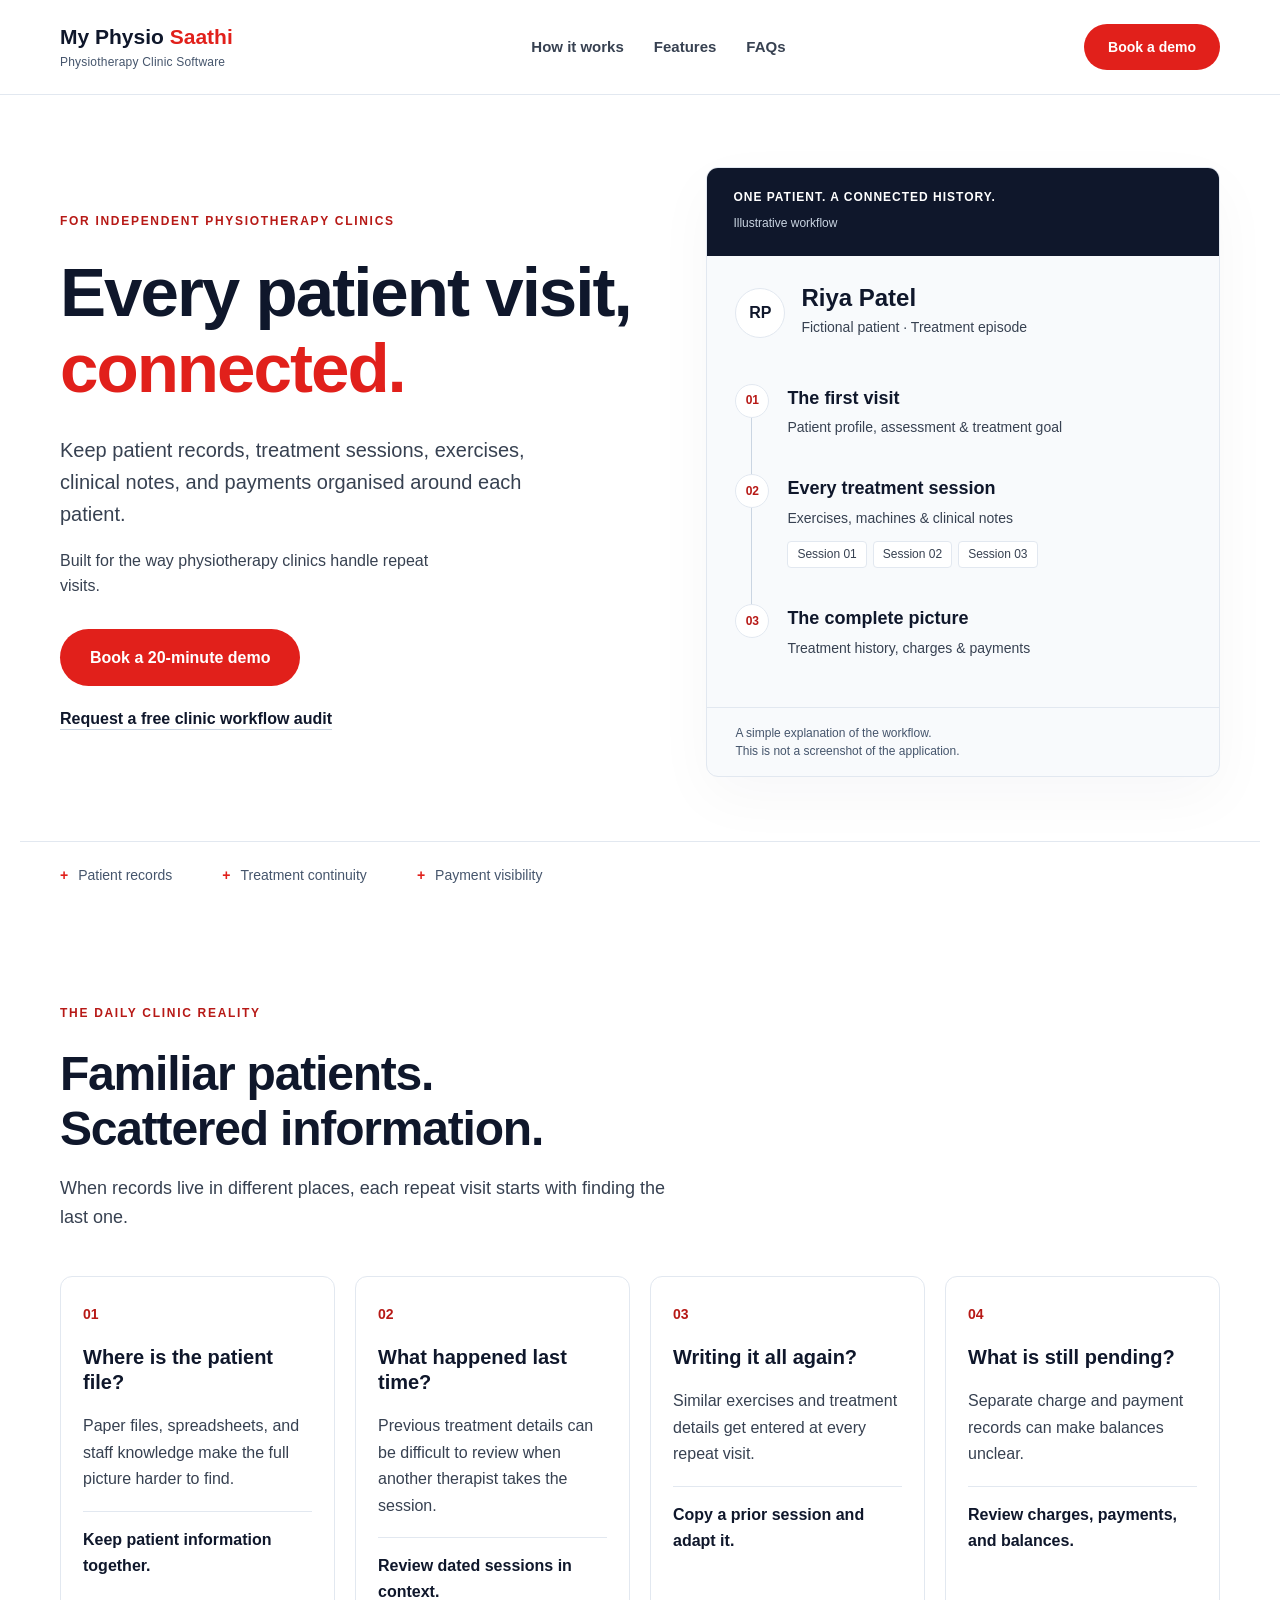
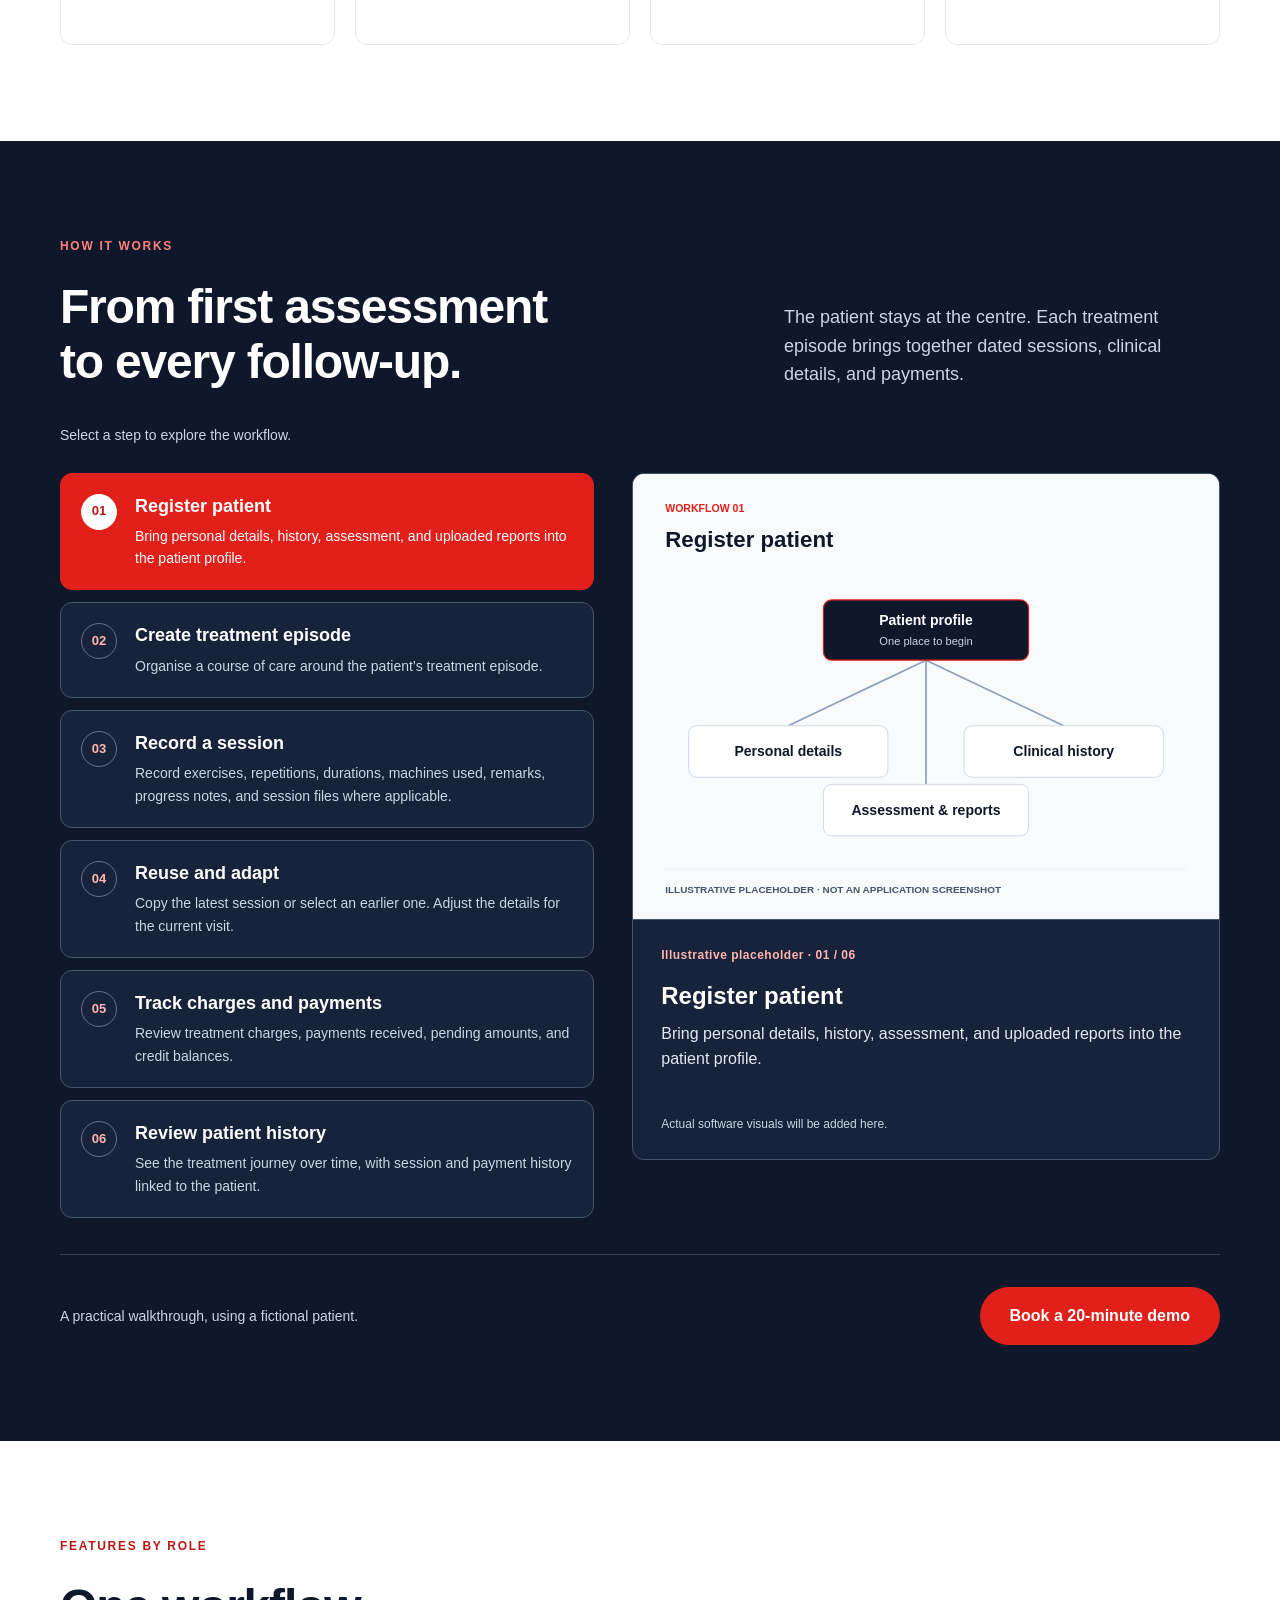
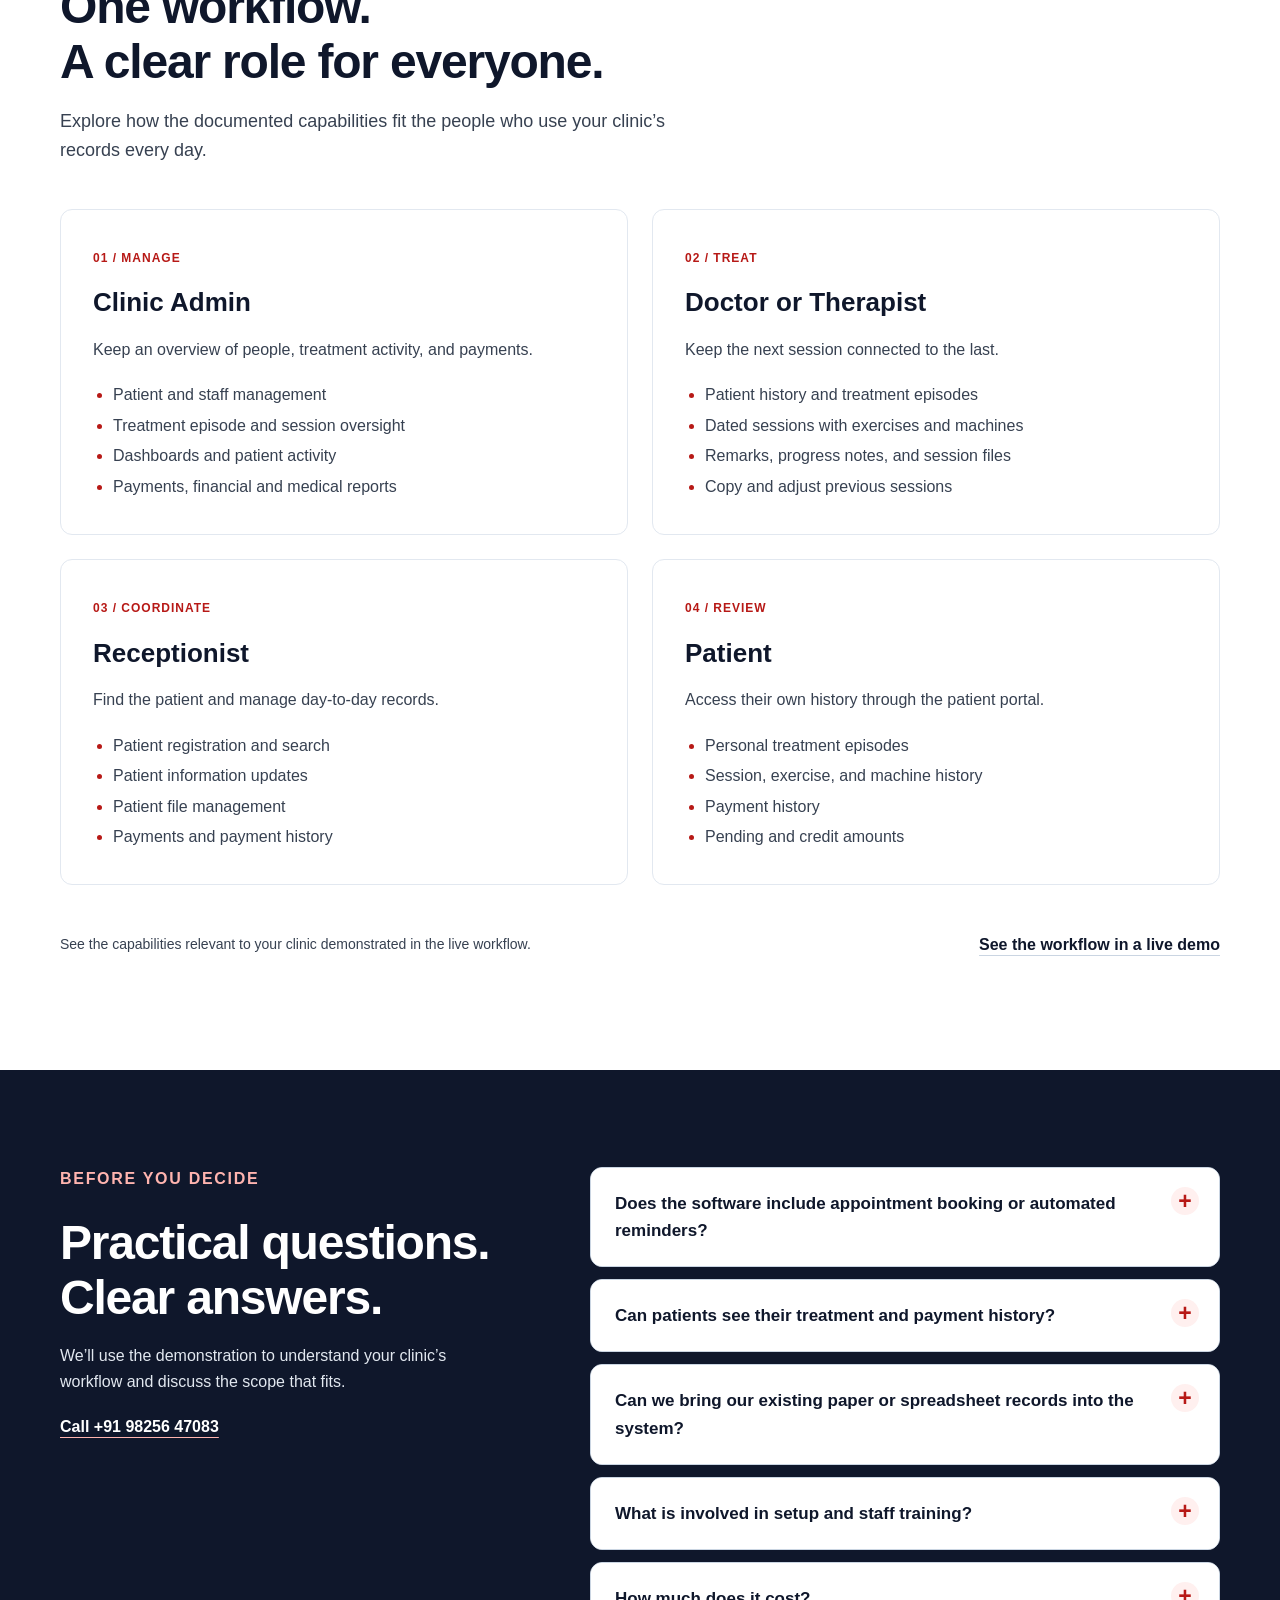
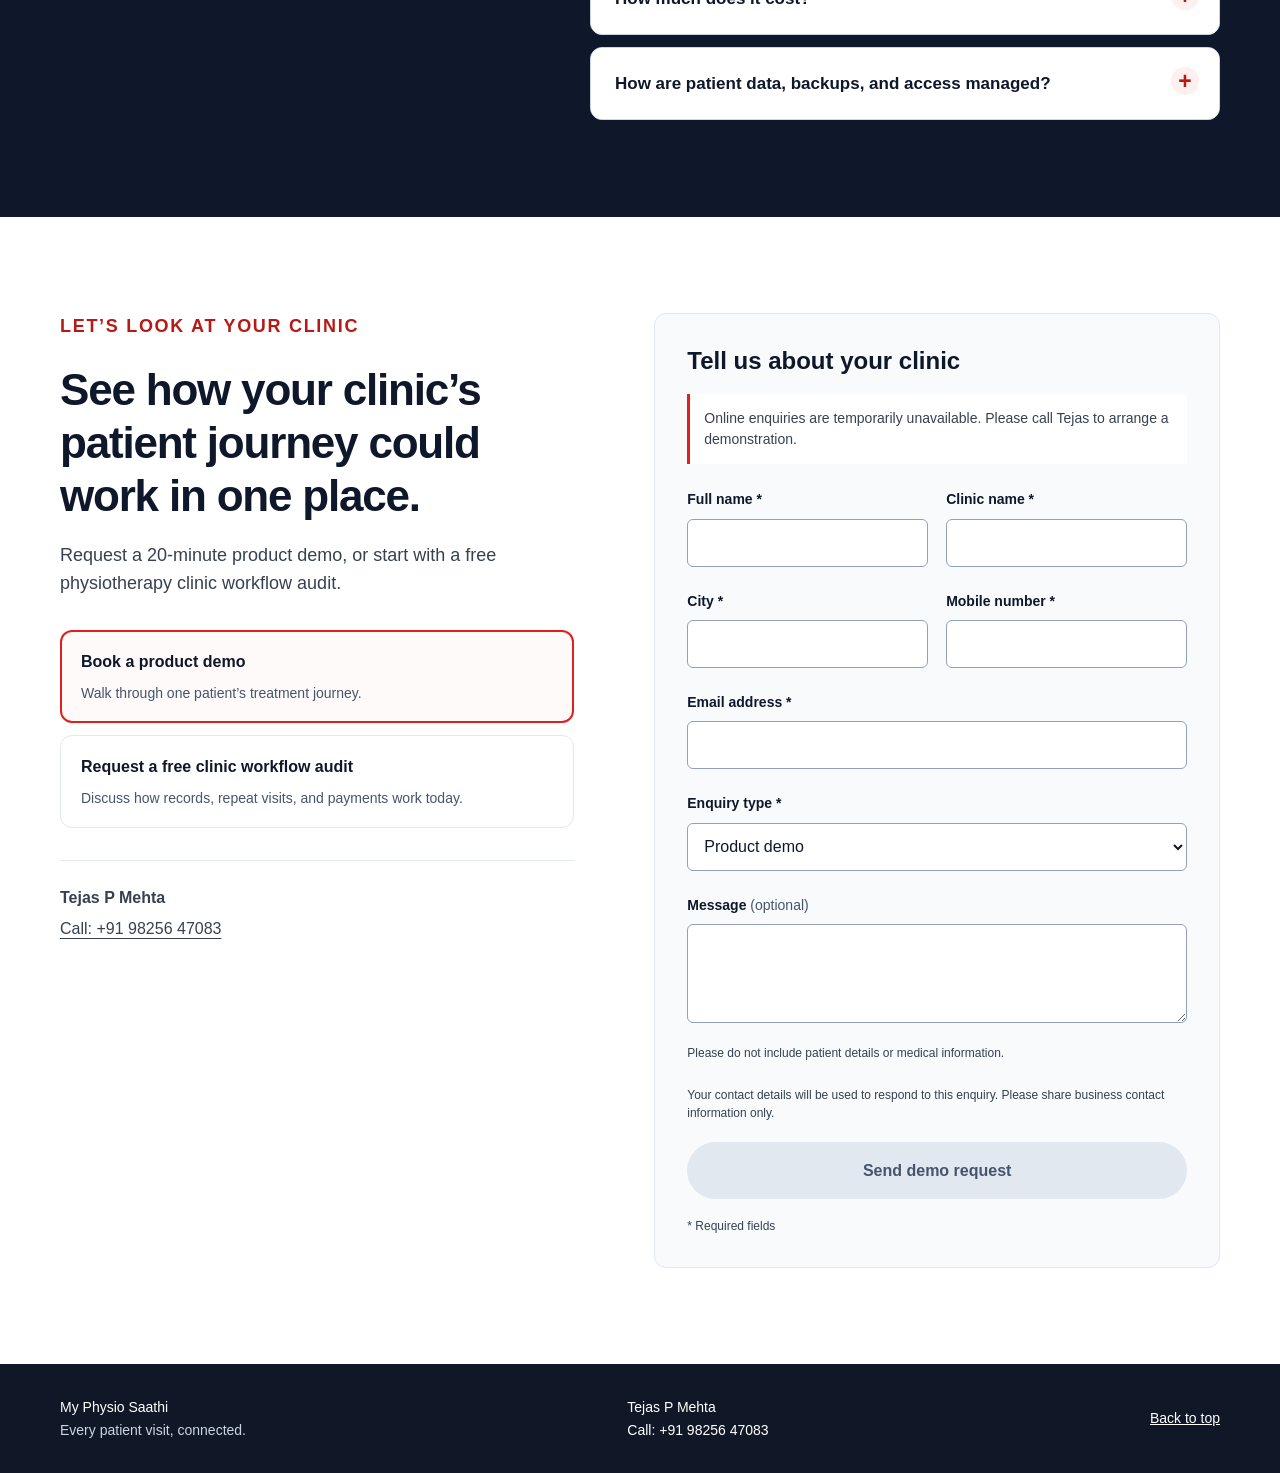
==== commit 1a942114: "Route homepage enquiries through existing PHPMailer SMTP configuration" ====
--- a/index.html
+++ b/index.html
@@ -1,5 +1,5 @@
 <!doctype html>
-<html lang="en-IN"><head><meta charset="utf-8"><meta name="viewport" content="width=device-width,initial-scale=1"><title>My Physio Saathi | Every patient visit, connected</title><meta name="description" content="My Physio Saathi helps organise patient records, repeat treatment visits, exercises, clinical notes and payments. Request a 20-minute demo or a free clinic workflow audit."><meta name="theme-color" content="#0F172B"><meta property="og:type" content="website"><meta property="og:title" content="My Physio Saathi | Every patient visit, connected."><meta property="og:description" content="My Physio Saathi: physiotherapy clinic software for independent clinics. Patient records, treatment sessions, exercises and payments in one organised system."><link rel="canonical" href="https://www.myphysiosaathi.in/"><meta property="og:url" content="https://www.myphysiosaathi.in/"><meta property="og:image" content="https://www.myphysiosaathi.in/og.png"><meta property="og:image:width" content="1200"><meta property="og:image:height" content="630"><meta property="og:image:alt" content="Every patient visit, connected. Patient records, treatment sessions and payments."><meta name="twitter:title" content="My Physio Saathi | Every patient visit, connected."><meta name="twitter:description" content="My Physio Saathi: physiotherapy clinic software for independent clinics."><meta name="twitter:image" content="https://www.myphysiosaathi.in/og.png"><meta name="twitter:card" content="summary_large_image"><link rel="icon" type="image/svg+xml" href="data:image/svg+xml,%3Csvg xmlns='http://www.w3.org/2000/svg' viewBox='0 0 32 32'%3E%3Crect width='32' height='32' rx='6' fill='%230F172B'/%3E%3Cpath d='M8 16h16' stroke='%23E1201B' stroke-width='3'/%3E%3Ccircle cx='8' cy='16' r='4' fill='white'/%3E%3Ccircle cx='24' cy='16' r='4' fill='white'/%3E%3C/svg%3E"><link rel="stylesheet" href="styles.css"><script src="config.js" defer></script><script src="site.js" defer></script></head>
+<html lang="en-IN"><head><meta charset="utf-8"><meta name="viewport" content="width=device-width,initial-scale=1"><title>My Physio Saathi | Every patient visit, connected</title><meta name="description" content="My Physio Saathi helps organise patient records, repeat treatment visits, exercises, clinical notes and payments. Request a 20-minute demo or a free clinic workflow audit."><meta name="theme-color" content="#0F172B"><meta property="og:type" content="website"><meta property="og:title" content="My Physio Saathi | Every patient visit, connected."><meta property="og:description" content="My Physio Saathi: physiotherapy clinic software for independent clinics. Patient records, treatment sessions, exercises and payments in one organised system."><link rel="canonical" href="https://www.myphysiosaathi.in/"><meta property="og:url" content="https://www.myphysiosaathi.in/"><meta property="og:image" content="https://www.myphysiosaathi.in/og.png"><meta property="og:image:width" content="1200"><meta property="og:image:height" content="630"><meta property="og:image:alt" content="Every patient visit, connected. Patient records, treatment sessions and payments."><meta name="twitter:title" content="My Physio Saathi | Every patient visit, connected."><meta name="twitter:description" content="My Physio Saathi: physiotherapy clinic software for independent clinics."><meta name="twitter:image" content="https://www.myphysiosaathi.in/og.png"><meta name="twitter:card" content="summary_large_image"><link rel="icon" type="image/svg+xml" href="data:image/svg+xml,%3Csvg xmlns='http://www.w3.org/2000/svg' viewBox='0 0 32 32'%3E%3Crect width='32' height='32' rx='6' fill='%230F172B'/%3E%3Cpath d='M8 16h16' stroke='%23E1201B' stroke-width='3'/%3E%3Ccircle cx='8' cy='16' r='4' fill='white'/%3E%3Ccircle cx='24' cy='16' r='4' fill='white'/%3E%3C/svg%3E"><link rel="stylesheet" href="styles.css"><script src="site.js?v=20261008-phpmailer" defer></script></head>
 <body><a class="skip" href="#main">Skip to content</a><header><div class="container header-inner"><a class="brand" href="#opening">My Physio <span class="brand-saathi">Saathi</span><span class="brand-category">Physiotherapy Clinic Software</span></a><nav aria-label="Main navigation"><a href="#journey">How it works</a><a href="#features">Features</a><a href="#faq">FAQs</a></nav><a class="button small" href="#contact" data-enquiry="Product demo">Book a demo</a></div></header>
 <main id="main">
 <section id="opening" class="opening"><div class="container opening-grid"><div class="intro"><p class="eyebrow">For independent physiotherapy clinics</p><h1>Every patient visit,<br><span>connected.</span></h1><p class="lead">Keep patient records, treatment sessions, exercises, clinical notes, and payments organised around each patient.</p><p class="support">Built for the way physiotherapy clinics handle repeat visits.</p><a class="button" href="#contact" data-enquiry="Product demo">Book a 20-minute demo</a><a class="text-link audit-link" href="#contact" data-enquiry="Free clinic workflow audit">Request a free clinic workflow audit</a></div><figure class="patient-visual" aria-label="Illustrative connected patient journey"><div class="visual-top"><span class="label">ONE PATIENT. A CONNECTED HISTORY.</span><span class="illustrative">Illustrative workflow</span></div><div class="patient-title"><div class="initials" aria-hidden="true">RP</div><div><h2>Riya Patel</h2><p>Fictional patient · Treatment episode</p></div></div><ol class="mini-timeline"><li><div class="mini-number">01</div><div><h3>The first visit</h3><p>Patient profile, assessment &amp; treatment goal</p></div></li><li><div class="mini-number">02</div><div><h3>Every treatment session</h3><p>Exercises, machines &amp; clinical notes</p><div class="session-tags"><span>Session 01</span><span>Session 02</span><span>Session 03</span></div></div></li><li><div class="mini-number">03</div><div><h3>The complete picture</h3><p>Treatment history, charges &amp; payments</p></div></li></ol><figcaption>A simple explanation of the workflow.<br>This is not a screenshot of the application.</figcaption></figure></div><div class="container opening-bottom"><span>Patient records</span><span>Treatment continuity</span><span>Payment visibility</span></div></section>
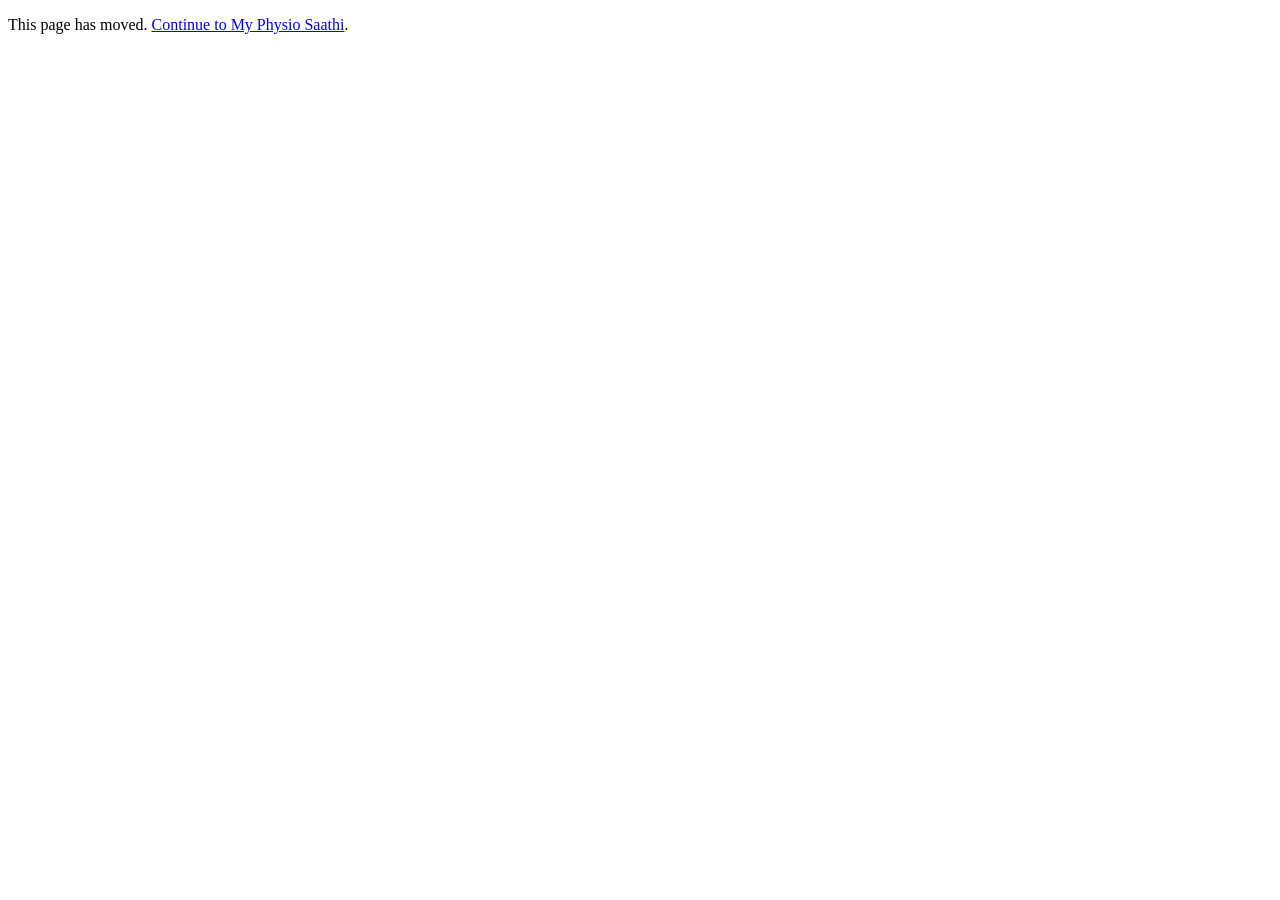
==== commit 5acdf7c7: "Publish pricing navigation, share page includes and send branded assessment invitations" ====
--- a/index.html
+++ b/index.html
@@ -1,11 +1 @@
-<!doctype html>
-<html lang="en-IN"><head><meta charset="utf-8"><meta name="viewport" content="width=device-width,initial-scale=1"><title>My Physio Saathi | Every patient visit, connected</title><meta name="description" content="My Physio Saathi helps organise patient records, repeat treatment visits, exercises, clinical notes and payments. Request a 20-minute demo or a free clinic workflow audit."><meta name="theme-color" content="#0F172B"><meta property="og:type" content="website"><meta property="og:title" content="My Physio Saathi | Every patient visit, connected."><meta property="og:description" content="My Physio Saathi: physiotherapy clinic software for independent clinics. Patient records, treatment sessions, exercises and payments in one organised system."><link rel="canonical" href="https://www.myphysiosaathi.in/"><meta property="og:url" content="https://www.myphysiosaathi.in/"><meta property="og:image" content="https://www.myphysiosaathi.in/og.png"><meta property="og:image:width" content="1200"><meta property="og:image:height" content="630"><meta property="og:image:alt" content="Every patient visit, connected. Patient records, treatment sessions and payments."><meta name="twitter:title" content="My Physio Saathi | Every patient visit, connected."><meta name="twitter:description" content="My Physio Saathi: physiotherapy clinic software for independent clinics."><meta name="twitter:image" content="https://www.myphysiosaathi.in/og.png"><meta name="twitter:card" content="summary_large_image"><link rel="icon" type="image/svg+xml" href="data:image/svg+xml,%3Csvg xmlns='http://www.w3.org/2000/svg' viewBox='0 0 32 32'%3E%3Crect width='32' height='32' rx='6' fill='%230F172B'/%3E%3Cpath d='M8 16h16' stroke='%23E1201B' stroke-width='3'/%3E%3Ccircle cx='8' cy='16' r='4' fill='white'/%3E%3Ccircle cx='24' cy='16' r='4' fill='white'/%3E%3C/svg%3E"><link rel="stylesheet" href="styles.css"><script src="site.js?v=20261008-phpmailer" defer></script></head>
-<body><a class="skip" href="#main">Skip to content</a><header><div class="container header-inner"><a class="brand" href="#opening">My Physio <span class="brand-saathi">Saathi</span><span class="brand-category">Physiotherapy Clinic Software</span></a><nav aria-label="Main navigation"><a href="#journey">How it works</a><a href="#features">Features</a><a href="#faq">FAQs</a></nav><a class="button small" href="#contact" data-enquiry="Product demo">Book a demo</a></div></header>
-<main id="main">
-<section id="opening" class="opening"><div class="container opening-grid"><div class="intro"><p class="eyebrow">For independent physiotherapy clinics</p><h1>Every patient visit,<br><span>connected.</span></h1><p class="lead">Keep patient records, treatment sessions, exercises, clinical notes, and payments organised around each patient.</p><p class="support">Built for the way physiotherapy clinics handle repeat visits.</p><a class="button" href="#contact" data-enquiry="Product demo">Book a 20-minute demo</a><a class="text-link audit-link" href="#contact" data-enquiry="Free clinic workflow audit">Request a free clinic workflow audit</a></div><figure class="patient-visual" aria-label="Illustrative connected patient journey"><div class="visual-top"><span class="label">ONE PATIENT. A CONNECTED HISTORY.</span><span class="illustrative">Illustrative workflow</span></div><div class="patient-title"><div class="initials" aria-hidden="true">RP</div><div><h2>Riya Patel</h2><p>Fictional patient · Treatment episode</p></div></div><ol class="mini-timeline"><li><div class="mini-number">01</div><div><h3>The first visit</h3><p>Patient profile, assessment &amp; treatment goal</p></div></li><li><div class="mini-number">02</div><div><h3>Every treatment session</h3><p>Exercises, machines &amp; clinical notes</p><div class="session-tags"><span>Session 01</span><span>Session 02</span><span>Session 03</span></div></div></li><li><div class="mini-number">03</div><div><h3>The complete picture</h3><p>Treatment history, charges &amp; payments</p></div></li></ol><figcaption>A simple explanation of the workflow.<br>This is not a screenshot of the application.</figcaption></figure></div><div class="container opening-bottom"><span>Patient records</span><span>Treatment continuity</span><span>Payment visibility</span></div></section>
-<section id="problems" class="section"><div class="container"><div class="section-heading"><p class="eyebrow">The daily clinic reality</p><h2>Familiar patients.<br>Scattered information.</h2><p>When records live in different places, each repeat visit starts with finding the last one.</p></div><div class="problem-grid"><article><span class="index">01</span><h3>Where is the patient file?</h3><p>Paper files, spreadsheets, and staff knowledge make the full picture harder to find.</p><p class="outcome">Keep patient information together.</p></article><article><span class="index">02</span><h3>What happened last time?</h3><p>Previous treatment details can be difficult to review when another therapist takes the session.</p><p class="outcome">Review dated sessions in context.</p></article><article><span class="index">03</span><h3>Writing it all again?</h3><p>Similar exercises and treatment details get entered at every repeat visit.</p><p class="outcome">Copy a prior session and adapt it.</p></article><article><span class="index">04</span><h3>What is still pending?</h3><p>Separate charge and payment records can make balances unclear.</p><p class="outcome">Review charges, payments, and balances.</p></article></div></div></section>
-<section id="journey" class="section dark"><div class="container"><div class="journey-heading"><div><p class="eyebrow">How it works</p><h2>From first assessment<br>to every follow-up.</h2></div><p>The patient stays at the centre. Each treatment episode brings together dated sessions, clinical details, and payments.</p></div><p class="journey-instruction">Select a step to explore the workflow.</p><div class="journey-explorer"><ol class="journey-steps" aria-label="Patient journey steps"><li><button type="button" class="journey-step active" data-journey="1" aria-pressed="true" aria-controls="journey-panel-1"><span class="journey-index">01</span><span class="journey-copy"><span class="journey-title" id="journey-title-1">Register patient</span><span class="journey-description">Bring personal details, history, assessment, and uploaded reports into the patient profile.</span></span></button></li><li><button type="button" class="journey-step" data-journey="2" aria-pressed="false" aria-controls="journey-panel-2"><span class="journey-index">02</span><span class="journey-copy"><span class="journey-title" id="journey-title-2">Create treatment episode</span><span class="journey-description">Organise a course of care around the patient’s treatment episode.</span></span></button></li><li><button type="button" class="journey-step" data-journey="3" aria-pressed="false" aria-controls="journey-panel-3"><span class="journey-index">03</span><span class="journey-copy"><span class="journey-title" id="journey-title-3">Record a session</span><span class="journey-description">Record exercises, repetitions, durations, machines used, remarks, progress notes, and session files where applicable.</span></span></button></li><li><button type="button" class="journey-step" data-journey="4" aria-pressed="false" aria-controls="journey-panel-4"><span class="journey-index">04</span><span class="journey-copy"><span class="journey-title" id="journey-title-4">Reuse and adapt</span><span class="journey-description">Copy the latest session or select an earlier one. Adjust the details for the current visit.</span></span></button></li><li><button type="button" class="journey-step" data-journey="5" aria-pressed="false" aria-controls="journey-panel-5"><span class="journey-index">05</span><span class="journey-copy"><span class="journey-title" id="journey-title-5">Track charges and payments</span><span class="journey-description">Review treatment charges, payments received, pending amounts, and credit balances.</span></span></button></li><li><button type="button" class="journey-step" data-journey="6" aria-pressed="false" aria-controls="journey-panel-6"><span class="journey-index">06</span><span class="journey-copy"><span class="journey-title" id="journey-title-6">Review patient history</span><span class="journey-description">See the treatment journey over time, with session and payment history linked to the patient.</span></span></button></li></ol><div class="journey-media" id="journey-media"><figure id="journey-panel-1" class="journey-panel" data-journey-panel="1" aria-labelledby="journey-title-1"><img src="assets/journey-01.svg" width="1000" height="760" alt="Illustrative placeholder for step 1: Register patient. This is not a software screenshot."><figcaption><span class="media-badge">Illustrative placeholder · 01 / 06</span><strong>Register patient</strong><p>Bring personal details, history, assessment, and uploaded reports into the patient profile.</p><span class="media-note">Actual software visuals will be added here.</span></figcaption></figure><figure id="journey-panel-2" class="journey-panel" data-journey-panel="2" aria-labelledby="journey-title-2" hidden><img src="assets/journey-02.svg" width="1000" height="760" alt="Illustrative placeholder for step 2: Create treatment episode. This is not a software screenshot."><figcaption><span class="media-badge">Illustrative placeholder · 02 / 06</span><strong>Create treatment episode</strong><p>Organise a course of care around the patient’s treatment episode.</p><span class="media-note">Actual software visuals will be added here.</span></figcaption></figure><figure id="journey-panel-3" class="journey-panel" data-journey-panel="3" aria-labelledby="journey-title-3" hidden><img src="assets/journey-03.svg" width="1000" height="760" alt="Illustrative placeholder for step 3: Record a session. This is not a software screenshot."><figcaption><span class="media-badge">Illustrative placeholder · 03 / 06</span><strong>Record a session</strong><p>Record exercises, repetitions, durations, machines used, remarks, progress notes, and session files where applicable.</p><span class="media-note">Actual software visuals will be added here.</span></figcaption></figure><figure id="journey-panel-4" class="journey-panel" data-journey-panel="4" aria-labelledby="journey-title-4" hidden><img src="assets/journey-04.svg" width="1000" height="760" alt="Illustrative placeholder for step 4: Reuse and adapt. This is not a software screenshot."><figcaption><span class="media-badge">Illustrative placeholder · 04 / 06</span><strong>Reuse and adapt</strong><p>Copy the latest session or select an earlier one. Adjust the details for the current visit.</p><span class="media-note">Actual software visuals will be added here.</span></figcaption></figure><figure id="journey-panel-5" class="journey-panel" data-journey-panel="5" aria-labelledby="journey-title-5" hidden><img src="assets/journey-05.svg" width="1000" height="760" alt="Illustrative placeholder for step 5: Track charges and payments. This is not a software screenshot."><figcaption><span class="media-badge">Illustrative placeholder · 05 / 06</span><strong>Track charges and payments</strong><p>Review treatment charges, payments received, pending amounts, and credit balances.</p><span class="media-note">Actual software visuals will be added here.</span></figcaption></figure><figure id="journey-panel-6" class="journey-panel" data-journey-panel="6" aria-labelledby="journey-title-6" hidden><img src="assets/journey-06.svg" width="1000" height="760" alt="Illustrative placeholder for step 6: Review patient history. This is not a software screenshot."><figcaption><span class="media-badge">Illustrative placeholder · 06 / 06</span><strong>Review patient history</strong><p>See the treatment journey over time, with session and payment history linked to the patient.</p><span class="media-note">Actual software visuals will be added here.</span></figcaption></figure></div></div><div class="journey-footer"><span>A practical walkthrough, using a fictional patient.</span><a class="button" href="#contact" data-enquiry="Product demo">Book a 20-minute demo</a></div></div></section>
-<section id="features" class="section"><div class="container"><div class="section-heading"><p class="eyebrow">Features by role</p><h2>One workflow.<br>A clear role for everyone.</h2><p>Explore how the documented capabilities fit the people who use your clinic’s records every day.</p></div><div class="role-grid"><article class="role-card"><span class="role-number">01 / MANAGE</span><h3>Clinic Admin</h3><p>Keep an overview of people, treatment activity, and payments.</p><ul><li>Patient and staff management</li><li>Treatment episode and session oversight</li><li>Dashboards and patient activity</li><li>Payments, financial and medical reports</li></ul></article><article class="role-card"><span class="role-number">02 / TREAT</span><h3>Doctor or Therapist</h3><p>Keep the next session connected to the last.</p><ul><li>Patient history and treatment episodes</li><li>Dated sessions with exercises and machines</li><li>Remarks, progress notes, and session files</li><li>Copy and adjust previous sessions</li></ul></article><article class="role-card"><span class="role-number">03 / COORDINATE</span><h3>Receptionist</h3><p>Find the patient and manage day-to-day records.</p><ul><li>Patient registration and search</li><li>Patient information updates</li><li>Patient file management</li><li>Payments and payment history</li></ul></article><article class="role-card"><span class="role-number">04 / REVIEW</span><h3>Patient</h3><p>Access their own history through the patient portal.</p><ul><li>Personal treatment episodes</li><li>Session, exercise, and machine history</li><li>Payment history</li><li>Pending and credit amounts</li></ul></article></div><div class="feature-footer"><p>See the capabilities relevant to your clinic demonstrated in the live workflow.</p><a class="text-link" href="#contact" data-enquiry="Product demo">See the workflow in a live demo</a></div></div></section>
-<section id="faq" class="section faq-section"><div class="container faq-grid"><div><p class="eyebrow">Before you decide</p><h2>Practical questions.<br>Clear answers.</h2><p>We’ll use the demonstration to understand your clinic’s workflow and discuss the scope that fits.</p><a class="text-link" href="tel:+919825647083">Call +91 98256 47083</a></div><div class="faq-list"><details name="physio-faq"><summary>Does the software include appointment booking or automated reminders?</summary><p>No. Appointment booking and automated reminders are not current features. The current workflow focuses on patient records, treatment sessions, exercises, clinical notes, and payments.</p></details><details name="physio-faq"><summary>Can patients see their treatment and payment history?</summary><p>Yes. The documented patient portal lets patients view their own treatment episodes, session details, and payment history. It is intended for access to their own records, not other patients’ records. Access arrangements will be reviewed before a live rollout.</p></details><details name="physio-faq"><summary>Can we bring our existing paper or spreadsheet records into the system?</summary><p>Migration scope must be reviewed during the demonstration. We’ll discuss your existing records and agree what can be brought across and how. Automatic migration is not promised.</p></details><details name="physio-faq"><summary>What is involved in setup and staff training?</summary><p>The setup and training process will be discussed based on your clinic’s workflow, staff roles, and agreed scope. Timing, responsibilities, and costs will be confirmed before you proceed.</p></details><details name="physio-faq"><summary>How much does it cost?</summary><p>Pricing depends on the agreed setup, hosting, onboarding, and support scope. Request a demo and quote so you can review the complete cost for your clinic.</p></details><details name="physio-faq"><summary>How are patient data, backups, and access managed?</summary><p>Patient-data handling, hosting, backups, recovery, and access responsibilities will be explained and agreed before a live clinic rollout. We do not make blanket security or compliance promises.</p></details></div></div></section>
-<section id="contact" class="section contact-section"><div class="container contact-grid"><div><p class="eyebrow">Let’s look at your clinic</p><h2>See how your clinic’s patient journey could work in one place.</h2><p>Request a 20-minute product demo, or start with a free physiotherapy clinic workflow audit.</p><div class="contact-options"><button type="button" class="option selected" data-type="Product demo" aria-pressed="true"><strong>Book a product demo</strong><span>Walk through one patient’s treatment journey.</span></button><button type="button" class="option" data-type="Free clinic workflow audit" aria-pressed="false"><strong>Request a free clinic workflow audit</strong><span>Discuss how records, repeat visits, and payments work today.</span></button></div><div class="direct-contact"><strong>Tejas P Mehta</strong><a href="tel:+919825647083">Call: +91 98256 47083</a></div></div><div class="form-panel"><form id="enquiry-form" novalidate><h3>Tell us about your clinic</h3><p class="form-note" id="availability" role="status">Share your clinic’s contact details. Tejas will contact you to arrange the next step.</p><div id="form-error" class="form-error" role="alert" hidden></div><div class="form-grid"><div class="field"><label for="full-name">Full name <span aria-hidden="true">*</span></label><input id="full-name" name="fullName" autocomplete="name" required maxlength="100"><span class="field-error" id="full-name-error"></span></div><div class="field"><label for="clinic-name">Clinic name <span aria-hidden="true">*</span></label><input id="clinic-name" name="clinicName" autocomplete="organization" required maxlength="150"><span class="field-error" id="clinic-name-error"></span></div><div class="field"><label for="city">City <span aria-hidden="true">*</span></label><input id="city" name="city" autocomplete="address-level2" required maxlength="100"><span class="field-error" id="city-error"></span></div><div class="field"><label for="mobile">Mobile number <span aria-hidden="true">*</span></label><input id="mobile" name="mobile" type="tel" inputmode="tel" autocomplete="tel" required maxlength="20"><span class="field-error" id="mobile-error"></span></div><div class="field wide"><label for="email">Email address <span aria-hidden="true">*</span></label><input id="email" name="email" type="email" autocomplete="email" maxlength="254" required><span class="field-error" id="email-error"></span></div><div class="field wide"><label for="enquiry-type">Enquiry type <span aria-hidden="true">*</span></label><select id="enquiry-type" name="enquiryType" required aria-describedby="enquiry-type-error"><option>Product demo</option><option>Free clinic workflow audit</option></select><span class="field-error" id="enquiry-type-error"></span></div><div class="field wide"><label for="message">Message <span class="optional">(optional)</span></label><textarea id="message" name="message" rows="3" maxlength="5000" aria-describedby="message-help message-error"></textarea><span class="field-error" id="message-error"></span><small id="message-help">Please do not include patient details or medical information.</small></div></div><div class="honeypot" aria-hidden="true"><label for="website">Leave this field empty</label><input id="website" name="website" tabindex="-1" autocomplete="off"></div><p class="privacy">Your contact details will be used to respond to this enquiry. Please share business contact information only.</p><button class="button submit-button" id="submit-button" type="submit" disabled>Send demo request</button><p class="required-note">* Required fields</p></form><div id="success" class="success" role="status" tabindex="-1" hidden><span class="eyebrow">Enquiry received</span><h3>Thank you for getting in touch.</h3><p id="success-message">Your request has been sent. Tejas will contact you using the details you provided.</p><button class="text-link" id="new-enquiry" type="button">Send another enquiry</button></div></div></div></section>
-</main><footer><div class="container footer-inner"><p>My Physio Saathi<br><span>Every patient visit, connected.</span></p><p>Tejas P Mehta<br><a href="tel:+919825647083">Call: +91 98256 47083</a></p><a href="#opening">Back to top</a></div></footer></body></html>
+<!doctype html><html lang="en-IN"><head><meta charset="utf-8"><meta name="robots" content="noindex,follow"><meta http-equiv="refresh" content="0;url=index.php"><title>My Physio Saathi</title></head><body><p>This page has moved. <a href="index.php">Continue to My Physio Saathi</a>.</p></body></html>
